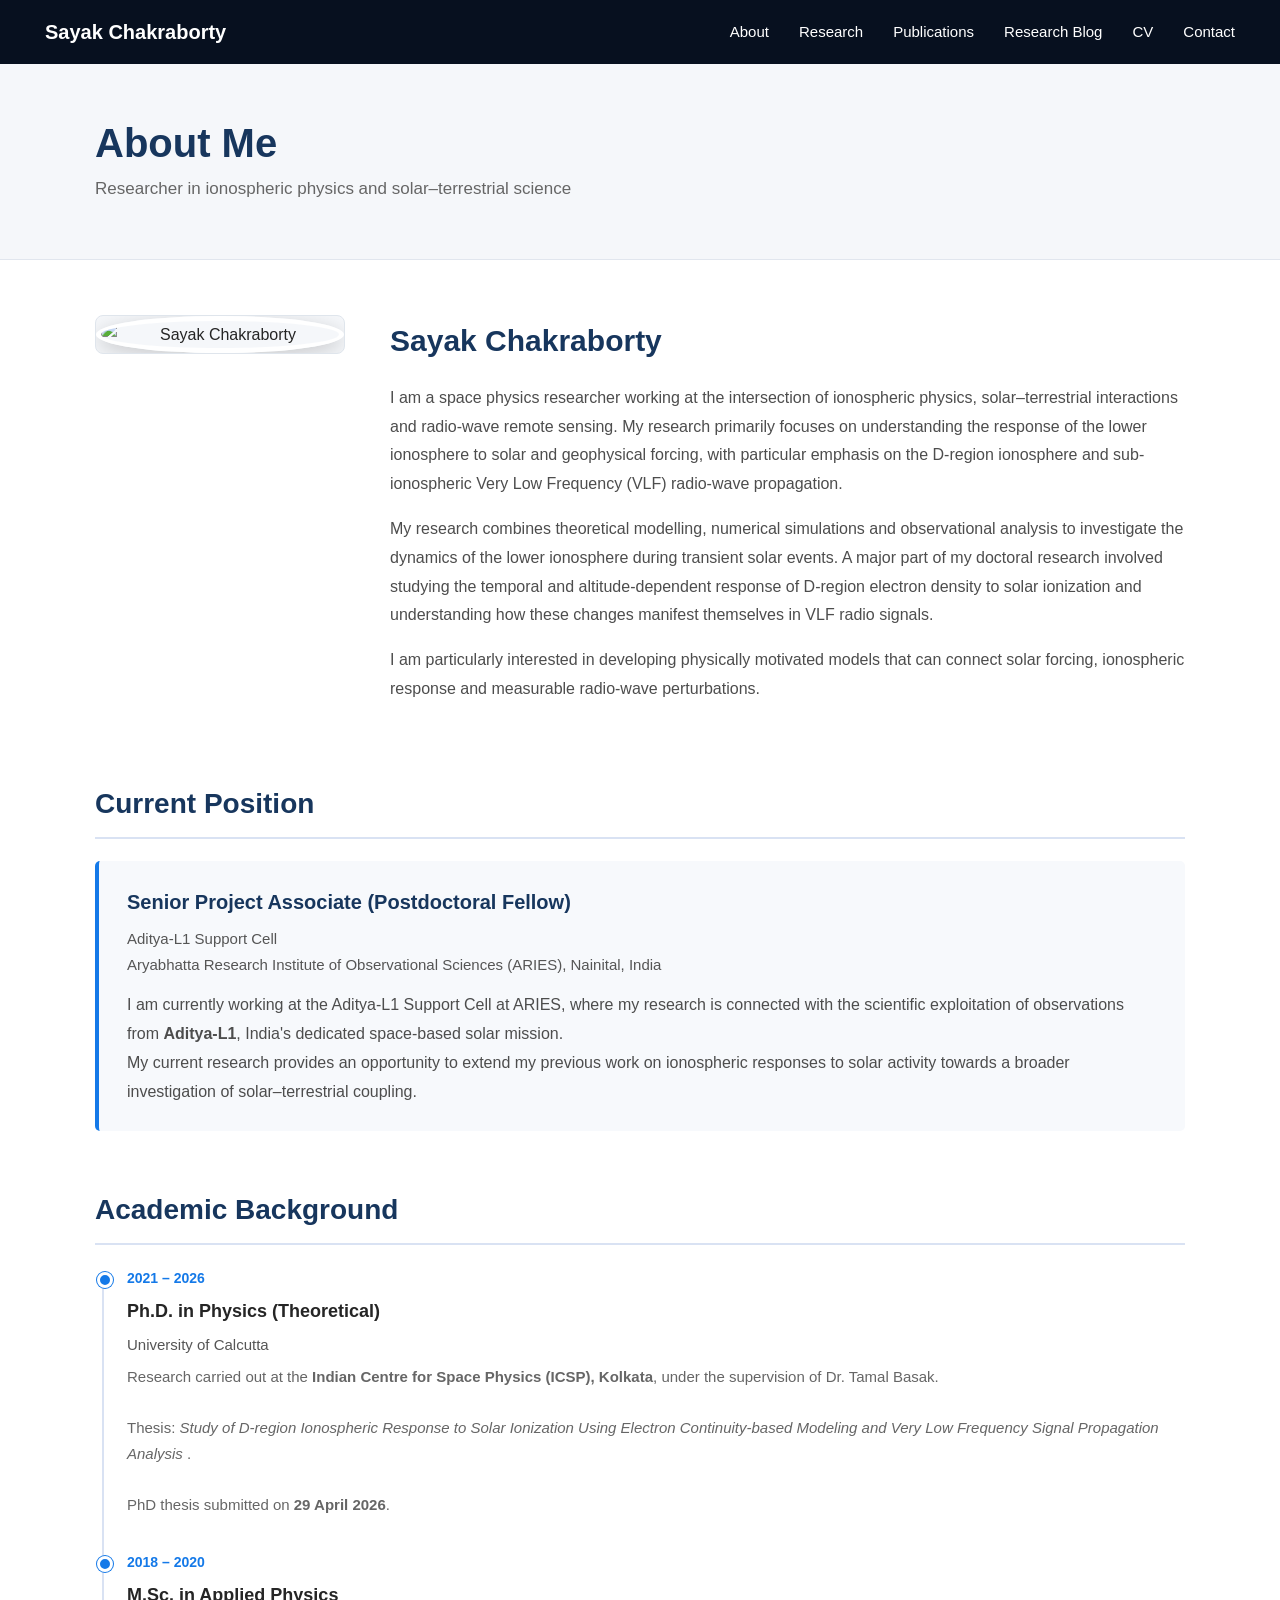
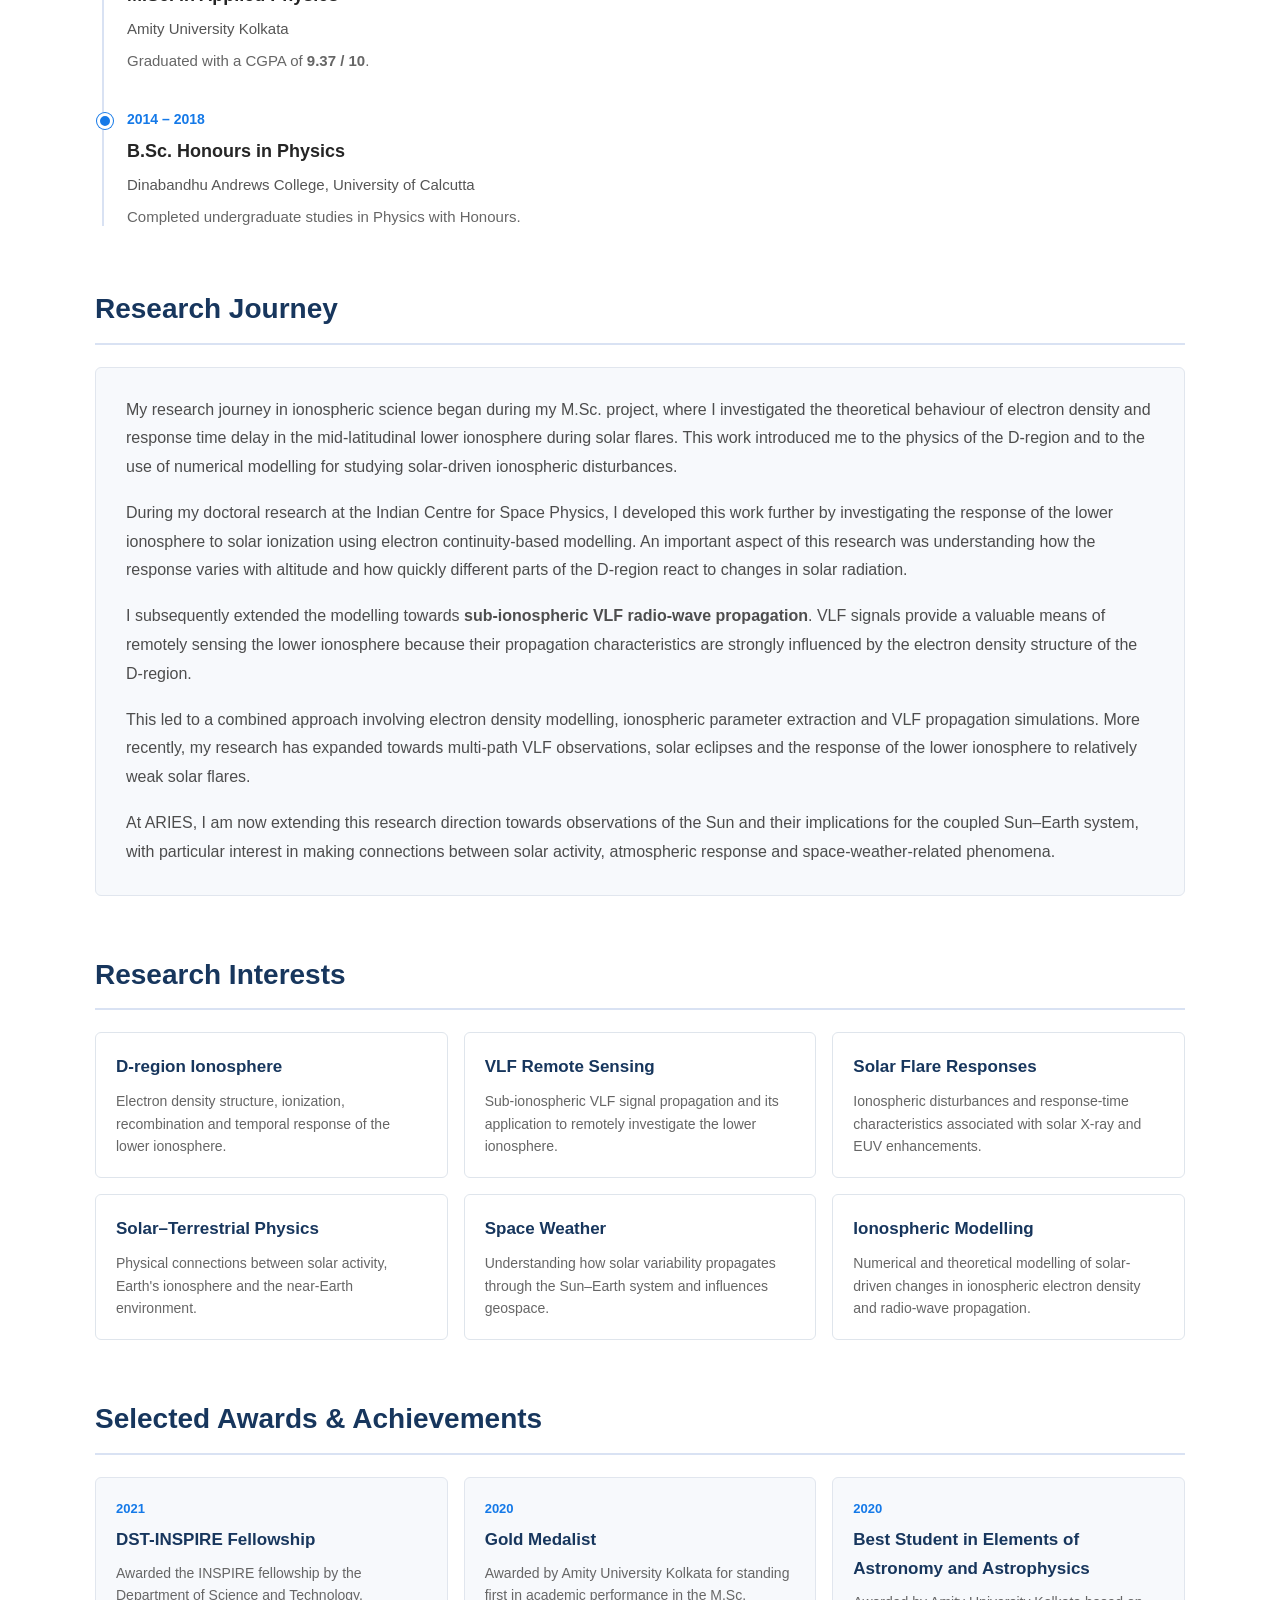
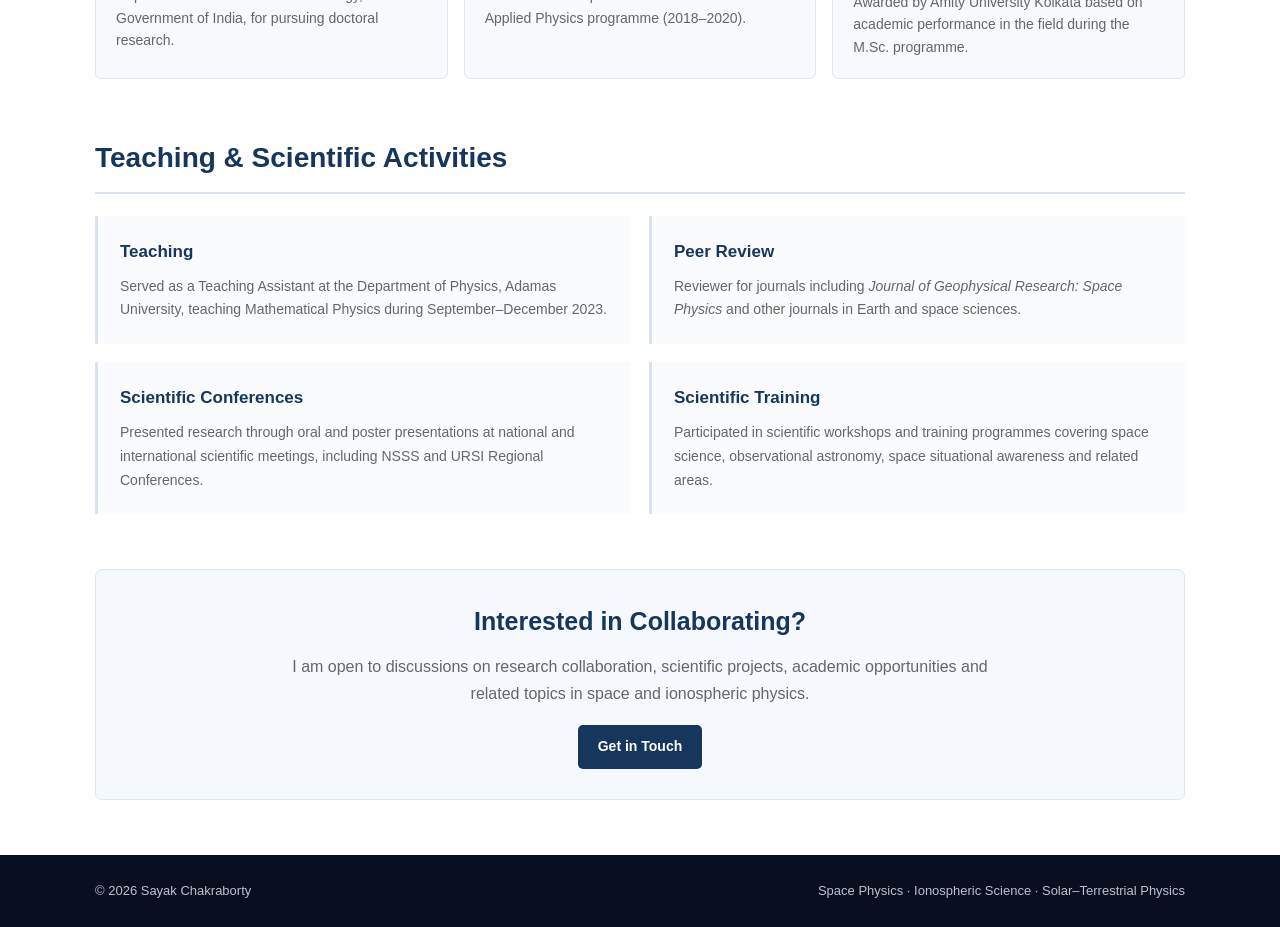
==== about.html @ d8fa87a6 "Create about.html" ====
<!DOCTYPE html>
<html lang="en">

<head>

    <meta charset="UTF-8">

    <meta name="viewport"
          content="width=device-width, initial-scale=1.0">

    <title>About | Sayak Chakraborty</title>

    <meta name="description"
          content="About Sayak Chakraborty, a space physics researcher working on ionospheric physics, VLF remote sensing and solar-terrestrial interactions.">

    <link rel="stylesheet" href="style.css">

    <style>

        /* =====================================================
           ABOUT PAGE
           ===================================================== */

        .page-header {
            background: #f5f7fa;
            border-bottom: 1px solid #e1e6ee;
        }


        .page-header-container {
            max-width: 1150px;
            margin: auto;
            padding: 55px 30px;
        }


        .page-header h1 {
            margin: 0 0 8px 0;
            color: #17365d;
            font-size: 40px;
            line-height: 1.2;
        }


        .page-header p {
            margin: 0;
            color: #666666;
            font-size: 17px;
        }


        /* =====================================================
           ABOUT INTRO
           ===================================================== */

        .about-intro {
            display: grid;

            grid-template-columns: 250px 1fr;

            gap: 45px;

            align-items: start;

            margin-bottom: 60px;
        }


        .about-photo {
            width: 100%;

            border-radius: 8px;

            overflow: hidden;

            border: 1px solid #dfe5ec;

            background: #f5f7fa;
        }


        .about-photo img {
            display: block;

            width: 100%;
            height: auto;
        }


        .about-intro-text h2 {
            margin: 0 0 18px 0;

            color: #17365d;

            font-size: 30px;
            font-weight: 600;
        }


        .about-intro-text p {
            margin: 0 0 16px 0;

            color: #4d4d4d;

            font-size: 16px;

            line-height: 1.8;
        }


        /* =====================================================
           GENERAL ABOUT SECTIONS
           ===================================================== */

        .about-section {
            margin-bottom: 55px;
        }


        .about-section h2 {
            margin: 0 0 22px 0;

            padding-bottom: 10px;

            border-bottom: 2px solid #d9e2f3;

            color: #17365d;

            font-size: 28px;

            font-weight: 600;
        }


        .about-section p {
            margin: 0 0 17px 0;

            color: #4d4d4d;

            font-size: 16px;

            line-height: 1.8;
        }


        /* =====================================================
           CURRENT POSITION
           ===================================================== */

        .position-card {

            padding: 24px 28px;

            border-left: 4px solid #1479e8;

            background: #f7f9fc;

            border-radius: 5px;
        }


        .position-card h3 {

            margin: 0 0 7px 0;

            color: #17365d;

            font-size: 20px;

        }


        .position-card .institution {

            margin-bottom: 14px;

            color: #555555;

            font-size: 15px;

        }


        .position-card p {

            margin: 0;

        }


        /* =====================================================
           ACADEMIC TIMELINE
           ===================================================== */

        .timeline {

            position: relative;

            margin-top: 10px;

            padding-left: 32px;
        }


        .timeline::before {

            content: "";

            position: absolute;

            top: 4px;
            bottom: 4px;

            left: 7px;

            width: 2px;

            background: #d9e2f3;

        }


        .timeline-item {

            position: relative;

            margin-bottom: 34px;
        }


        .timeline-item:last-child {

            margin-bottom: 0;
        }


        .timeline-item::before {

            content: "";

            position: absolute;

            left: -30px;

            top: 5px;

            width: 10px;
            height: 10px;

            border-radius: 50%;

            background: #1479e8;

            border: 3px solid #ffffff;

            box-shadow: 0 0 0 1px #1479e8;
        }


        .timeline-year {

            margin-bottom: 5px;

            color: #1479e8;

            font-size: 14px;

            font-weight: 600;
        }


        .timeline-title {

            margin: 0 0 5px 0;

            color: #252525;

            font-size: 18px;

            font-weight: 600;
        }


        .timeline-place {

            margin-bottom: 7px;

            color: #555555;

            font-size: 15px;
        }


        .timeline-description {

            color: #666666;

            font-size: 15px;

            line-height: 1.7;
        }


        /* =====================================================
           RESEARCH JOURNEY
           ===================================================== */

        .research-journey {

            padding: 28px 30px;

            background: #f7f9fc;

            border-radius: 6px;

            border: 1px solid #e1e6ee;
        }


        .research-journey p:last-child {

            margin-bottom: 0;

        }


        /* =====================================================
           RESEARCH INTERESTS
           ===================================================== */

        .research-interest-grid {

            display: grid;

            grid-template-columns:
                repeat(3, 1fr);

            gap: 16px;

        }


        .research-interest {

            padding: 20px;

            border: 1px solid #dfe5ec;

            border-radius: 6px;

            background: #ffffff;

            transition:
                transform 0.2s ease,
                border-color 0.2s ease,
                box-shadow 0.2s ease;
        }


        .research-interest:hover {

            transform: translateY(-2px);

            border-color: #b9cde3;

            box-shadow:
                0 5px 16px rgba(0,0,0,0.06);
        }


        .research-interest h3 {

            margin: 0 0 8px 0;

            color: #17365d;

            font-size: 17px;
        }


        .research-interest p {

            margin: 0;

            color: #666666;

            font-size: 14px;

            line-height: 1.6;
        }


        /* =====================================================
           AWARDS
           ===================================================== */

        .award-list {

            display: grid;

            grid-template-columns:
                repeat(3, 1fr);

            gap: 16px;
        }


        .award {

            padding: 20px;

            background: #f7f9fc;

            border: 1px solid #e1e6ee;

            border-radius: 6px;
        }


        .award-year {

            margin-bottom: 6px;

            color: #1479e8;

            font-size: 13px;

            font-weight: 600;
        }


        .award h3 {

            margin: 0 0 7px 0;

            color: #17365d;

            font-size: 17px;
        }


        .award p {

            margin: 0;

            color: #666666;

            font-size: 14px;

            line-height: 1.6;
        }


        /* =====================================================
           TEACHING / SCIENTIFIC ACTIVITIES
           ===================================================== */

        .activity-grid {

            display: grid;

            grid-template-columns:
                repeat(2, 1fr);

            gap: 18px;
        }


        .activity {

            padding: 22px;

            border-left: 3px solid #d9e2f3;

            background: #fafbfd;
        }


        .activity h3 {

            margin: 0 0 8px 0;

            color: #17365d;

            font-size: 17px;
        }


        .activity p {

            margin: 0;

            color: #666666;

            font-size: 14px;

            line-height: 1.7;
        }


        /* =====================================================
           CALL TO ACTION
           ===================================================== */

        .about-contact {

            margin-top: 10px;

            padding: 30px;

            text-align: center;

            background: #f5f8fc;

            border: 1px solid #dfe6ef;

            border-radius: 7px;
        }


        .about-contact h2 {

            margin: 0 0 10px 0;

            color: #17365d;

            font-size: 25px;
        }


        .about-contact p {

            max-width: 700px;

            margin: 0 auto 18px auto;

            color: #666666;

            line-height: 1.7;
        }


        .about-contact a {

            display: inline-block;

            padding: 10px 20px;

            border-radius: 5px;

            background: #17365d;

            color: #ffffff;

            font-size: 14px;

            font-weight: 600;

            text-decoration: none;
        }


        .about-contact a:hover {

            background: #1479e8;

        }


        /* =====================================================
           MOBILE
           ===================================================== */

        @media (max-width: 800px) {

            .about-intro {

                grid-template-columns: 1fr;

                gap: 25px;

            }


            .about-photo {

                max-width: 230px;

                margin: auto;

            }


            .research-interest-grid {

                grid-template-columns: 1fr 1fr;

            }


            .award-list {

                grid-template-columns: 1fr;

            }


            .activity-grid {

                grid-template-columns: 1fr;

            }

        }


        @media (max-width: 550px) {

            .page-header-container {

                padding-left: 20px;
                padding-right: 20px;

            }


            .page-header h1 {

                font-size: 34px;

            }


            .research-interest-grid {

                grid-template-columns: 1fr;

            }


            .about-intro-text h2 {

                font-size: 26px;

            }

        }

    </style>

</head>


<body>


    <!-- =====================================================
         NAVIGATION
         ===================================================== -->

    <nav class="navbar">

        <div class="nav-container">

            <a href="index.html"
               class="site-name">

                Sayak Chakraborty

            </a>


            <div class="nav-links">

                <a href="about.html">About</a>

                <a href="research.html">Research</a>

                <a href="publications.html">Publications</a>

                <a href="blog.html">Research Blog</a>

                <a href="cv.html">CV</a>

                <a href="contact.html">Contact</a>

            </div>

        </div>

    </nav>



    <!-- =====================================================
         PAGE HEADER
         ===================================================== -->

    <header class="page-header">

        <div class="page-header-container">

            <h1>About Me</h1>

            <p>
                Researcher in ionospheric physics and solar–terrestrial science
            </p>

        </div>

    </header>



    <!-- =====================================================
         MAIN CONTENT
         ===================================================== -->

    <main class="main-container">


        <!-- =================================================
             INTRODUCTION
             ================================================= -->

        <section class="about-intro">


            <div class="about-photo">

                <img src="images/sayak.png"
                     alt="Sayak Chakraborty">

            </div>


            <div class="about-intro-text">

                <h2>Sayak Chakraborty</h2>


                <p>

                    I am a space physics researcher working at the
                    intersection of ionospheric physics, solar–terrestrial
                    interactions and radio-wave remote sensing. My research
                    primarily focuses on understanding the response of the
                    lower ionosphere to solar and geophysical forcing, with
                    particular emphasis on the D-region ionosphere and
                    sub-ionospheric Very Low Frequency (VLF) radio-wave
                    propagation.

                </p>


                <p>

                    My research combines theoretical modelling, numerical
                    simulations and observational analysis to investigate
                    the dynamics of the lower ionosphere during transient
                    solar events. A major part of my doctoral research
                    involved studying the temporal and altitude-dependent
                    response of D-region electron density to solar
                    ionization and understanding how these changes manifest
                    themselves in VLF radio signals.

                </p>


                <p>

                    I am particularly interested in developing physically
                    motivated models that can connect solar forcing,
                    ionospheric response and measurable radio-wave
                    perturbations.

                </p>

            </div>

        </section>



        <!-- =================================================
             CURRENT POSITION
             ================================================= -->

        <section class="about-section">

            <h2>Current Position</h2>


            <div class="position-card">

                <h3>
                    Senior Project Associate
                    (Postdoctoral Fellow)
                </h3>


                <div class="institution">

                    Aditya-L1 Support Cell<br>

                    Aryabhatta Research Institute of
                    Observational Sciences (ARIES), Nainital, India

                </div>


                <p>

                    I am currently working at the Aditya-L1 Support Cell
                    at ARIES, where my research is connected with the
                    scientific exploitation of observations from
                    <strong>Aditya-L1</strong>, India's dedicated
                    space-based solar mission.

                </p>


                <p>

                    My current research provides an opportunity to extend
                    my previous work on ionospheric responses to solar
                    activity towards a broader investigation of
                    solar–terrestrial coupling.

                </p>

            </div>

        </section>



        <!-- =================================================
             ACADEMIC BACKGROUND
             ================================================= -->

        <section class="about-section">

            <h2>Academic Background</h2>


            <div class="timeline">


                <div class="timeline-item">

                    <div class="timeline-year">
                        2021 – 2026
                    </div>


                    <h3 class="timeline-title">
                        Ph.D. in Physics (Theoretical)
                    </h3>


                    <div class="timeline-place">
                        University of Calcutta
                    </div>


                    <div class="timeline-description">

                        Research carried out at the
                        <strong>Indian Centre for Space Physics (ICSP),
                        Kolkata</strong>, under the supervision of
                        Dr. Tamal Basak.

                        <br><br>

                        Thesis:
                        <em>
                            Study of D-region Ionospheric Response to
                            Solar Ionization Using Electron
                            Continuity-based Modeling and Very Low
                            Frequency Signal Propagation Analysis
                        </em>.

                        <br><br>

                        PhD thesis submitted on
                        <strong>29 April 2026</strong>.

                    </div>

                </div>



                <div class="timeline-item">

                    <div class="timeline-year">
                        2018 – 2020
                    </div>


                    <h3 class="timeline-title">
                        M.Sc. in Applied Physics
                    </h3>


                    <div class="timeline-place">
                        Amity University Kolkata
                    </div>


                    <div class="timeline-description">

                        Graduated with a CGPA of
                        <strong>9.37 / 10</strong>.

                    </div>

                </div>



                <div class="timeline-item">

                    <div class="timeline-year">
                        2014 – 2018
                    </div>


                    <h3 class="timeline-title">
                        B.Sc. Honours in Physics
                    </h3>


                    <div class="timeline-place">
                        Dinabandhu Andrews College,
                        University of Calcutta
                    </div>


                    <div class="timeline-description">

                        Completed undergraduate studies in Physics
                        with Honours.

                    </div>

                </div>

            </div>

        </section>



        <!-- =================================================
             RESEARCH JOURNEY
             ================================================= -->

        <section class="about-section">

            <h2>Research Journey</h2>


            <div class="research-journey">

                <p>

                    My research journey in ionospheric science began during
                    my M.Sc. project, where I investigated the theoretical
                    behaviour of electron density and response time delay
                    in the mid-latitudinal lower ionosphere during solar
                    flares. This work introduced me to the physics of the
                    D-region and to the use of numerical modelling for
                    studying solar-driven ionospheric disturbances.

                </p>


                <p>

                    During my doctoral research at the Indian Centre for
                    Space Physics, I developed this work further by
                    investigating the response of the lower ionosphere to
                    solar ionization using electron continuity-based
                    modelling. An important aspect of this research was
                    understanding how the response varies with altitude
                    and how quickly different parts of the D-region react
                    to changes in solar radiation.

                </p>


                <p>

                    I subsequently extended the modelling towards
                    <strong>sub-ionospheric VLF radio-wave propagation</strong>.
                    VLF signals provide a valuable means of remotely
                    sensing the lower ionosphere because their propagation
                    characteristics are strongly influenced by the
                    electron density structure of the D-region.

                </p>


                <p>

                    This led to a combined approach involving electron
                    density modelling, ionospheric parameter extraction and
                    VLF propagation simulations. More recently, my research
                    has expanded towards multi-path VLF observations,
                    solar eclipses and the response of the lower ionosphere
                    to relatively weak solar flares.

                </p>


                <p>

                    At ARIES, I am now extending this research direction
                    towards observations of the Sun and their implications
                    for the coupled Sun–Earth system, with particular
                    interest in making connections between solar activity,
                    atmospheric response and space-weather-related
                    phenomena.

                </p>

            </div>

        </section>



        <!-- =================================================
             RESEARCH INTERESTS
             ================================================= -->

        <section class="about-section">

            <h2>Research Interests</h2>


            <div class="research-interest-grid">


                <div class="research-interest">

                    <h3>D-region Ionosphere</h3>

                    <p>

                        Electron density structure, ionization,
                        recombination and temporal response of the
                        lower ionosphere.

                    </p>

                </div>



                <div class="research-interest">

                    <h3>VLF Remote Sensing</h3>

                    <p>

                        Sub-ionospheric VLF signal propagation and its
                        application to remotely investigate the lower
                        ionosphere.

                    </p>

                </div>



                <div class="research-interest">

                    <h3>Solar Flare Responses</h3>

                    <p>

                        Ionospheric disturbances and response-time
                        characteristics associated with solar X-ray
                        and EUV enhancements.

                    </p>

                </div>



                <div class="research-interest">

                    <h3>Solar–Terrestrial Physics</h3>

                    <p>

                        Physical connections between solar activity,
                        Earth's ionosphere and the near-Earth
                        environment.

                    </p>

                </div>



                <div class="research-interest">

                    <h3>Space Weather</h3>

                    <p>

                        Understanding how solar variability propagates
                        through the Sun–Earth system and influences
                        geospace.

                    </p>

                </div>



                <div class="research-interest">

                    <h3>Ionospheric Modelling</h3>

                    <p>

                        Numerical and theoretical modelling of
                        solar-driven changes in ionospheric electron
                        density and radio-wave propagation.

                    </p>

                </div>


            </div>

        </section>



        <!-- =================================================
             AWARDS
             ================================================= -->

        <section class="about-section">

            <h2>Selected Awards &amp; Achievements</h2>


            <div class="award-list">


                <div class="award">

                    <div class="award-year">
                        2021
                    </div>

                    <h3>
                        DST-INSPIRE Fellowship
                    </h3>

                    <p>

                        Awarded the INSPIRE fellowship by the
                        Department of Science and Technology,
                        Government of India, for pursuing doctoral
                        research.

                    </p>

                </div>



                <div class="award">

                    <div class="award-year">
                        2020
                    </div>

                    <h3>
                        Gold Medalist
                    </h3>

                    <p>

                        Awarded by Amity University Kolkata for
                        standing first in academic performance in
                        the M.Sc. Applied Physics programme
                        (2018–2020).

                    </p>

                </div>



                <div class="award">

                    <div class="award-year">
                        2020
                    </div>

                    <h3>
                        Best Student in Elements of Astronomy
                        and Astrophysics
                    </h3>

                    <p>

                        Awarded by Amity University Kolkata based
                        on academic performance in the field during
                        the M.Sc. programme.

                    </p>

                </div>


            </div>

        </section>



        <!-- =================================================
             TEACHING & SCIENTIFIC ACTIVITIES
             ================================================= -->

        <section class="about-section">

            <h2>Teaching &amp; Scientific Activities</h2>


            <div class="activity-grid">


                <div class="activity">

                    <h3>Teaching</h3>

                    <p>

                        Served as a Teaching Assistant at the
                        Department of Physics, Adamas University,
                        teaching Mathematical Physics during
                        September–December 2023.

                    </p>

                </div>



                <div class="activity">

                    <h3>Peer Review</h3>

                    <p>

                        Reviewer for journals including
                        <em>Journal of Geophysical Research:
                        Space Physics</em> and other journals in
                        Earth and space sciences.

                    </p>

                </div>



                <div class="activity">

                    <h3>Scientific Conferences</h3>

                    <p>

                        Presented research through oral and poster
                        presentations at national and international
                        scientific meetings, including NSSS and
                        URSI Regional Conferences.

                    </p>

                </div>



                <div class="activity">

                    <h3>Scientific Training</h3>

                    <p>

                        Participated in scientific workshops and
                        training programmes covering space science,
                        observational astronomy, space situational
                        awareness and related areas.

                    </p>

                </div>


            </div>

        </section>



        <!-- =================================================
             CONTACT
             ================================================= -->

        <section class="about-contact">

            <h2>Interested in Collaborating?</h2>


            <p>

                I am open to discussions on research collaboration,
                scientific projects, academic opportunities and
                related topics in space and ionospheric physics.

            </p>


            <a href="contact.html">
                Get in Touch
            </a>

        </section>


    </main>



    <!-- =====================================================
         FOOTER
         ===================================================== -->

    <footer>

        <div class="footer-container">

            <p>
                © 2026 Sayak Chakraborty
            </p>

            <p>
                Space Physics · Ionospheric Science ·
                Solar–Terrestrial Physics
            </p>

        </div>

    </footer>


</body>

</html>
---- style.css ----
/* =========================================================
   SAYAK CHAKRABORTY — ACADEMIC WEBSITE
   ========================================================= */

* {
    box-sizing: border-box;
}

html {
    scroll-behavior: smooth;
}

body {
    margin: 0;
    font-family: Arial, Helvetica, sans-serif;
    color: #252525;
    background: #ffffff;
    line-height: 1.7;
}

a {
    text-decoration: none;
}

img {
    max-width: 100%;
}


/* =========================================================
   NAVIGATION
   ========================================================= */

.navbar {
    background: #07101f;
    width: 100%;
}

.nav-container {
    max-width: 1250px;
    margin: auto;
    padding: 0 30px;
    min-height: 64px;

    display: flex;
    align-items: center;
    justify-content: space-between;
}

.site-name {
    color: #ffffff;
    font-size: 20px;
    font-weight: 600;
}

.nav-links {
    display: flex;
    align-items: center;
    gap: 30px;
}

.nav-links a {
    color: #ffffff;
    font-size: 15px;
    transition: color 0.2s ease;
}

.nav-links a:hover {
    color: #4da3ff;
}


/* =========================================================
   HERO / COVER
   ========================================================= */

.hero {
    position: relative;
    min-height: 500px;

    background:
        linear-gradient(
            90deg,
            rgba(3, 10, 22, 0.82) 0%,
            rgba(3, 10, 22, 0.52) 45%,
            rgba(3, 10, 22, 0.20) 100%
        ),
        url("images/cover.jpg") center center / cover no-repeat;

    color: #ffffff;
    overflow: hidden;
}

.hero-container {
    position: relative;
    z-index: 2;

    max-width: 1250px;
    min-height: 500px;
    margin: auto;
    padding: 75px 30px;

    display: flex;
    align-items: center;
}

.hero-text {
    max-width: 620px;
}

.hero-text h1 {
    margin: 0 0 12px 0;

    font-size: 54px;
    line-height: 1.1;
    font-weight: 700;

    color: #ffffff;
}

.hero-text h2 {
    margin: 0 0 8px 0;

    font-size: 22px;
    line-height: 1.4;
    font-weight: 500;

    color: #55b6ff;
}

.hero-text h3 {
    margin: 0 0 20px 0;

    font-size: 16px;
    line-height: 1.5;
    font-weight: 500;

    color: #ffffff;
}

.hero-line {
    width: 40px;
    height: 3px;
    margin: 15px 0 20px;

    background: #35a7ff;
}

.hero-text p {
    margin: 0;

    font-size: 17px;
    line-height: 1.75;

    color: #f1f4f8;
}


/* =========================================================
   MAIN CONTENT
   ========================================================= */

.main-container {
    max-width: 1150px;
    margin: auto;
    padding: 55px 30px;
}

.about-section,
.home-section,
.gallery-section,
.profiles-section {
    margin-bottom: 60px;
}


/* =========================================================
   SECTION HEADINGS
   ========================================================= */

.section-heading {
    display: flex;
    align-items: center;
    gap: 14px;

    margin-bottom: 25px;
}

.section-heading h2 {
    margin: 0;

    color: #17365d;

    font-size: 29px;
    line-height: 1.3;
    font-weight: 600;
}

.section-icon {
    width: 34px;
    height: 34px;

    display: inline-flex;
    align-items: center;
    justify-content: center;

    color: #1479e8;

    flex-shrink: 0;
}

.section-icon svg {
    width: 30px;
    height: 30px;

    fill: none;
    stroke: currentColor;
    stroke-width: 2.2;

    stroke-linecap: round;
    stroke-linejoin: round;
}


/* =========================================================
   ABOUT
   ========================================================= */

.about-layout {
    display: grid;

    grid-template-columns: 1fr 190px;

    gap: 45px;

    align-items: center;
}

.about-text p {
    margin: 0 0 15px 0;

    font-size: 16px;
    line-height: 1.75;

    color: #4d4d4d;
}

.about-photo {
    text-align: center;
}

.about-photo img {
    width: 185px;
    height: 185px;

    object-fit: cover;

    border-radius: 50%;

    border: 5px solid #ffffff;

    box-shadow: 0 5px 20px rgba(0, 0, 0, 0.18);
}


/* =========================================================
   RESEARCH INTERESTS
   ========================================================= */

.research-grid {
    display: grid;

    grid-template-columns: repeat(2, 1fr);

    gap: 20px;
}

.research-card {
    display: flex;
    align-items: flex-start;
    gap: 18px;

    padding: 24px;

    background: #ffffff;

    border: 1px solid #e0e6ee;
    border-radius: 9px;

    color: inherit;

    box-shadow: 0 2px 8px rgba(0, 0, 0, 0.035);

    transition:
        transform 0.2s ease,
        box-shadow 0.2s ease,
        border-color 0.2s ease;
}

.research-card:hover {
    transform: translateY(-3px);

    box-shadow: 0 8px 24px rgba(0, 0, 0, 0.09);

    border-color: #9bbddd;
}

.research-symbol {
    flex-shrink: 0;

    width: 56px;
    height: 56px;

    display: flex;
    align-items: center;
    justify-content: center;

    border-radius: 50%;

    background: #17365d;
    color: #ffffff;
}

.research-symbol svg {
    width: 32px;
    height: 32px;

    fill: none;
    stroke: currentColor;
    stroke-width: 2;

    stroke-linecap: round;
    stroke-linejoin: round;
}
.research-card h3 {
    margin: 0 0 6px 0;

    color: #17365d;

    font-size: 20px;
}

.research-card p {
    margin: 0 0 9px 0;

    color: #555555;

    font-size: 15px;
    line-height: 1.55;
}

.learn-more {
    color: #1479e8;

    font-size: 14px;
    font-weight: 600;
}


/* =========================================================
   RESEARCH COVER BANNER / VISUAL GLIMPSES
   ========================================================= */

.research-cover-section {
    width: 100%;
    margin: 0 0 55px 0;
    background: #ffffff;
    border-radius: 10px;
}

.research-cover-section .section-heading {
    display: flex;
    align-items: center;
    gap: 14px;
    margin: 0 0 18px 0;
    padding: 0;
    background: #ffffff;
}

.research-cover-section .section-icon {
    width: 34px;
    height: 34px;
    display: inline-flex;
    align-items: center;
    justify-content: center;
    color: #1479e8;
    flex-shrink: 0;
}

.research-cover-section .section-icon svg {
    display: block;
    width: 30px;
    height: 30px;
    fill: none;
    stroke: currentColor;
    stroke-width: 2.2;
    stroke-linecap: round;
    stroke-linejoin: round;
}

.research-cover-section .section-heading h2 {
    margin: 0;
    color: #17365d;
    font-size: 29px;
    line-height: 1.3;
    font-weight: 600;
}

.research-cover-image {
    width: 100%;
    overflow: hidden;
    border-radius: 8px;
    background: #ffffff;
}

.research-cover-image img {
    display: block;
    width: 100%;
    height: auto;
    max-width: 100%;
    object-fit: contain;
    border-radius: 8px;
}


/* =========================================================
   RESEARCH IMAGE GALLERY
   ========================================================= */

.gallery-section {
    padding-top: 5px;
}

.gallery-grid {
    display: grid;

    grid-template-columns: repeat(4, 1fr);

    gap: 14px;
}

.gallery-item {
    position: relative;

    height: 190px;

    overflow: hidden;

    border-radius: 8px;

    background: #e8edf3;
}

.gallery-item img {
    width: 100%;
    height: 100%;

    object-fit: contain;

    display: block;

    background: #eef2f6;

    transition: transform 0.35s ease;
}

.gallery-item:hover img {
    transform: none;
}

.gallery-caption {
    position: absolute;

    left: 0;
    right: 0;
    bottom: 0;

    padding: 30px 12px 10px;

    color: #ffffff;

    background: linear-gradient(
        transparent,
        rgba(0, 0, 0, 0.85)
    );
}

.gallery-caption strong {
    display: block;

    font-size: 14px;
}

.gallery-caption span {
    display: block;

    font-size: 12px;

    opacity: 0.9;
}


/* =========================================================
   ACADEMIC PROFILES
   ========================================================= */

.profiles-section {
    padding-top: 15px;

    border-top: 1px solid #e0e6ee;
}

.profile-links {
    display: flex;

    flex-wrap: wrap;

    gap: 14px;
}

.profile-link {
    min-width: 170px;

    display: inline-flex;

    align-items: center;
    justify-content: center;

    gap: 9px;

    padding: 11px 16px;

    border: 1px solid #dfe5ec;

    border-radius: 6px;

    color: #333333;

    background: #ffffff;

    transition:
        background 0.2s ease,
        border-color 0.2s ease,
        transform 0.2s ease;
}

.profile-link:hover {
    background: #f5f8fc;

    border-color: #a9bdd3;

    transform: translateY(-2px);
}

.profile-link img,
.profile-link svg {
    width: 22px;
    height: 22px;
    display: block;
    flex-shrink: 0;
}

.profile-link svg {
    fill: #0a66c2;
}

.profile-link .linkedin-icon {
    width: 20px;
    height: 20px;
}


/* =========================================================
   FOOTER
   ========================================================= */

footer {
    background: #07101f;

    color: #b9c3d0;
}

.footer-container {
    max-width: 1150px;

    margin: auto;

    padding: 25px 30px;

    display: flex;

    align-items: center;
    justify-content: space-between;

    gap: 20px;
}

.footer-container p {
    margin: 0;

    font-size: 13px;
}


/* =========================================================
   TABLET
   ========================================================= */

@media (max-width: 900px) {

    .nav-container {
        flex-direction: column;

        padding-top: 15px;
        padding-bottom: 15px;

        gap: 12px;
    }

    .nav-links {
        flex-wrap: wrap;
        justify-content: center;

        gap: 10px 20px;
    }

    .hero {
        min-height: 520px;
    }

    .hero-container {
        min-height: 520px;
        padding-top: 60px;
        padding-bottom: 60px;
    }

    .hero-text h1 {
        font-size: 45px;
    }

    .gallery-grid {
        grid-template-columns: repeat(2, 1fr);
    }
}


/* =========================================================
   MOBILE
   ========================================================= */

@media (max-width: 650px) {

    .hero {
        min-height: 560px;
    }

    .hero-container {
        min-height: 560px;

        padding-left: 22px;
        padding-right: 22px;

        align-items: flex-end;
    }

    .hero-text h1 {
        font-size: 38px;
    }

    .hero-text h2 {
        font-size: 19px;
    }

    .hero-text p {
        font-size: 15.5px;
    }

    .main-container {
        padding-left: 20px;
        padding-right: 20px;
    }

    .about-layout {
        grid-template-columns: 1fr;
    }

    .about-photo {
        order: -1;
    }

    .research-grid {
        grid-template-columns: 1fr;
    }

    .gallery-grid {
        grid-template-columns: 1fr;
    }

    .gallery-item {
        height: 220px;
    }

    .profile-links {
        flex-direction: column;
    }

    .profile-link {
        width: 100%;
    }

    .footer-container {
        flex-direction: column;

        text-align: center;
    }
}
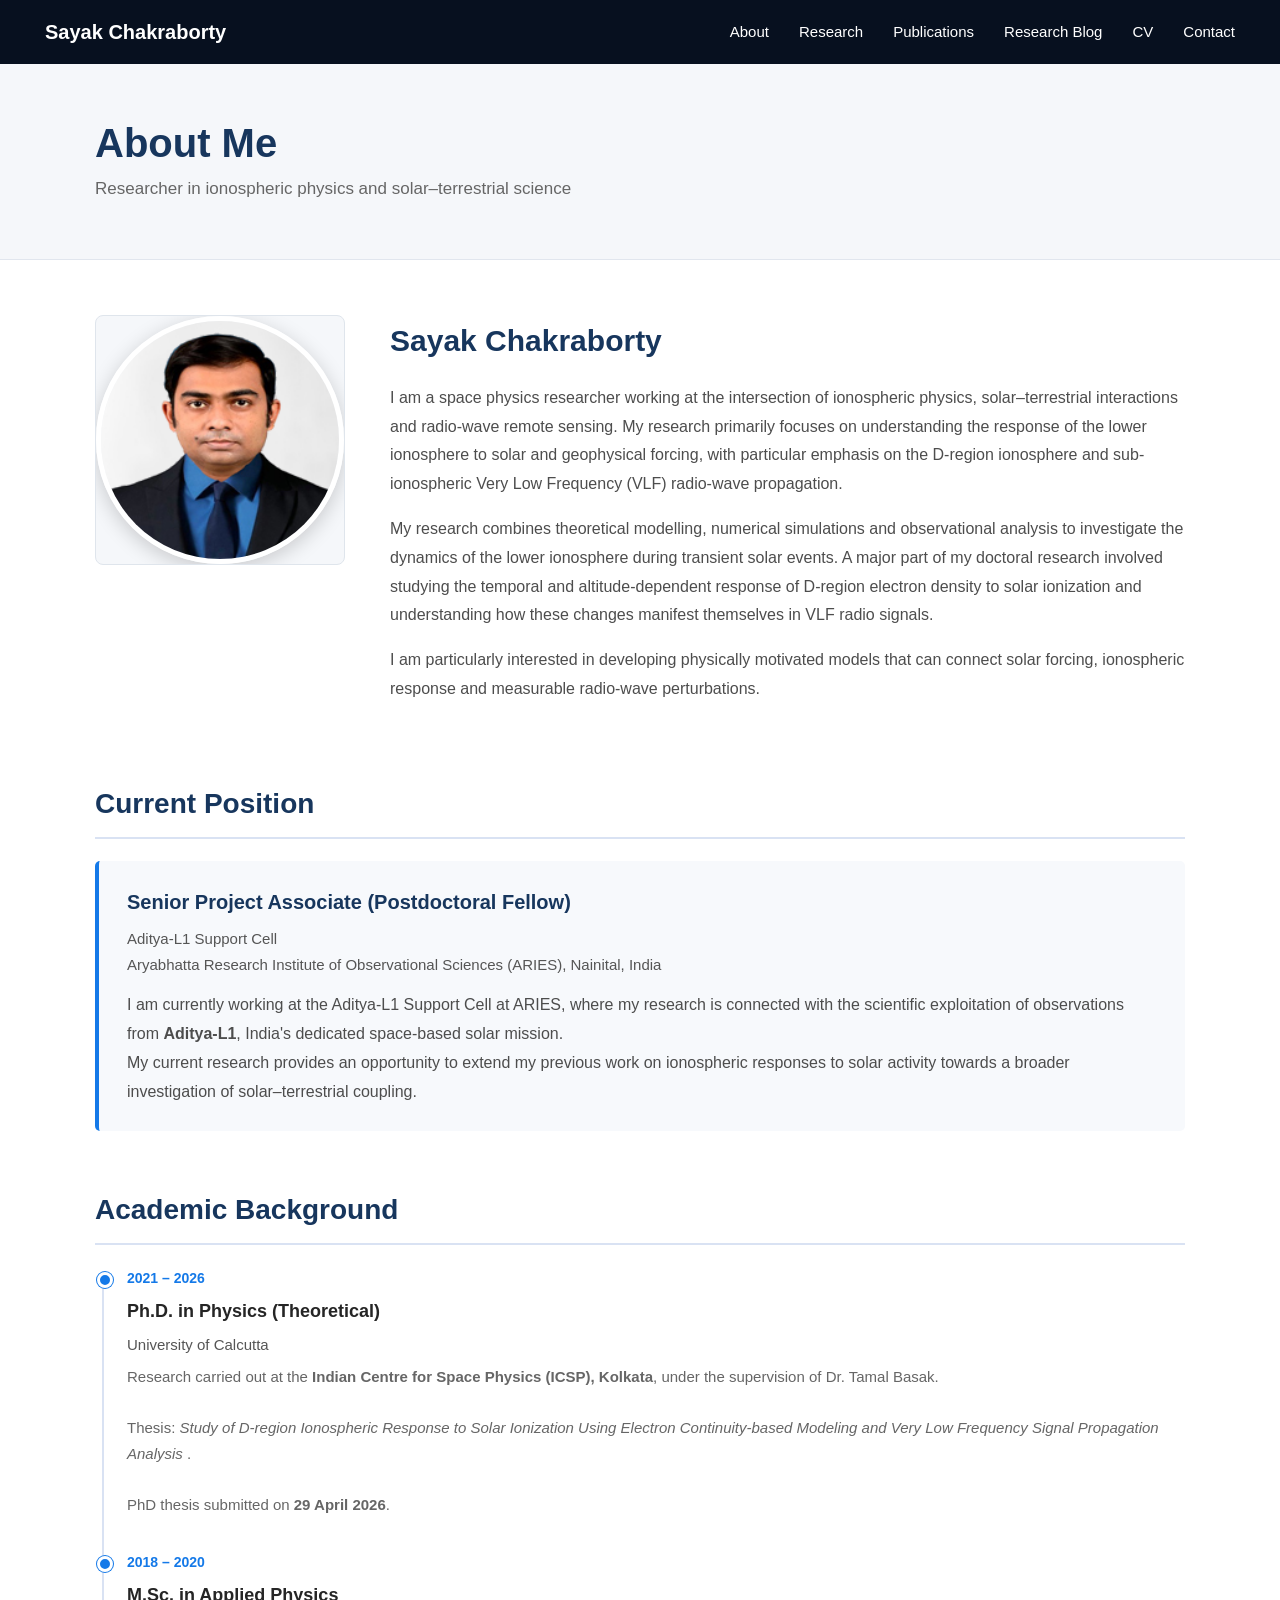
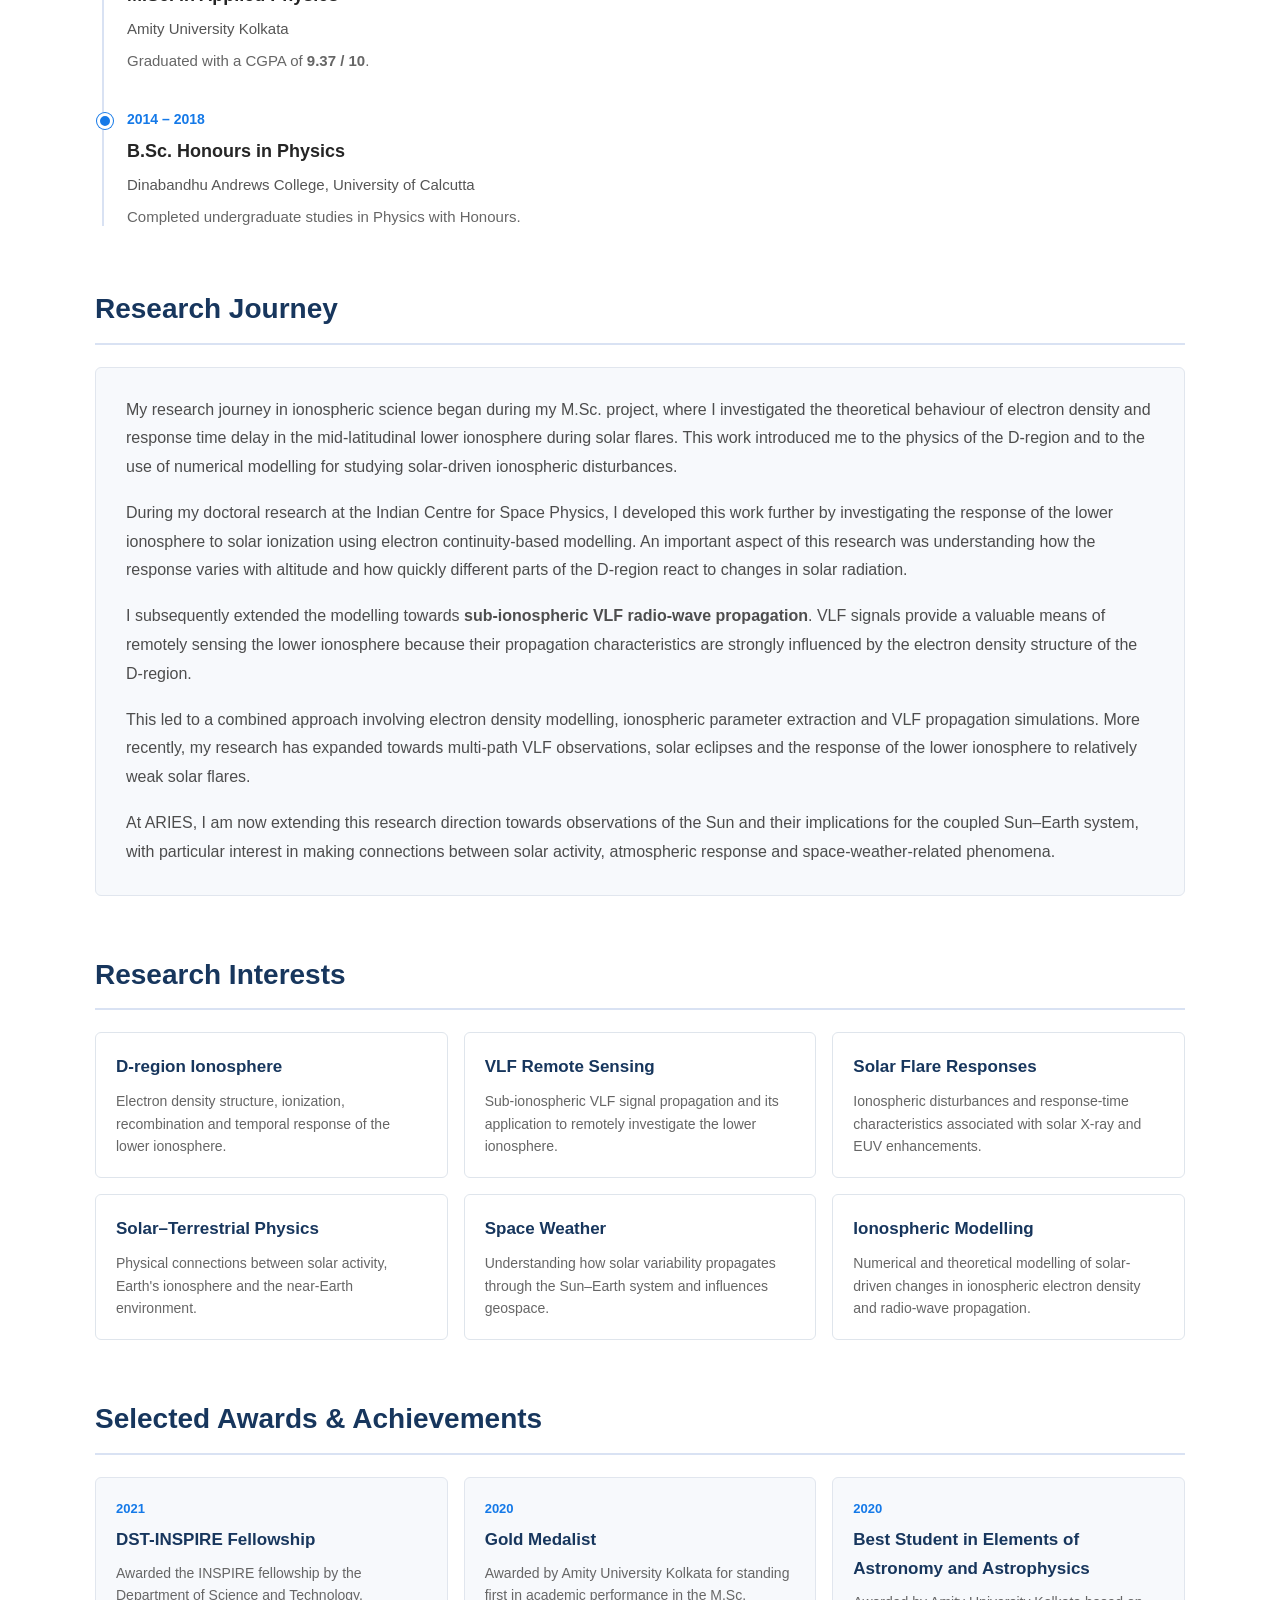
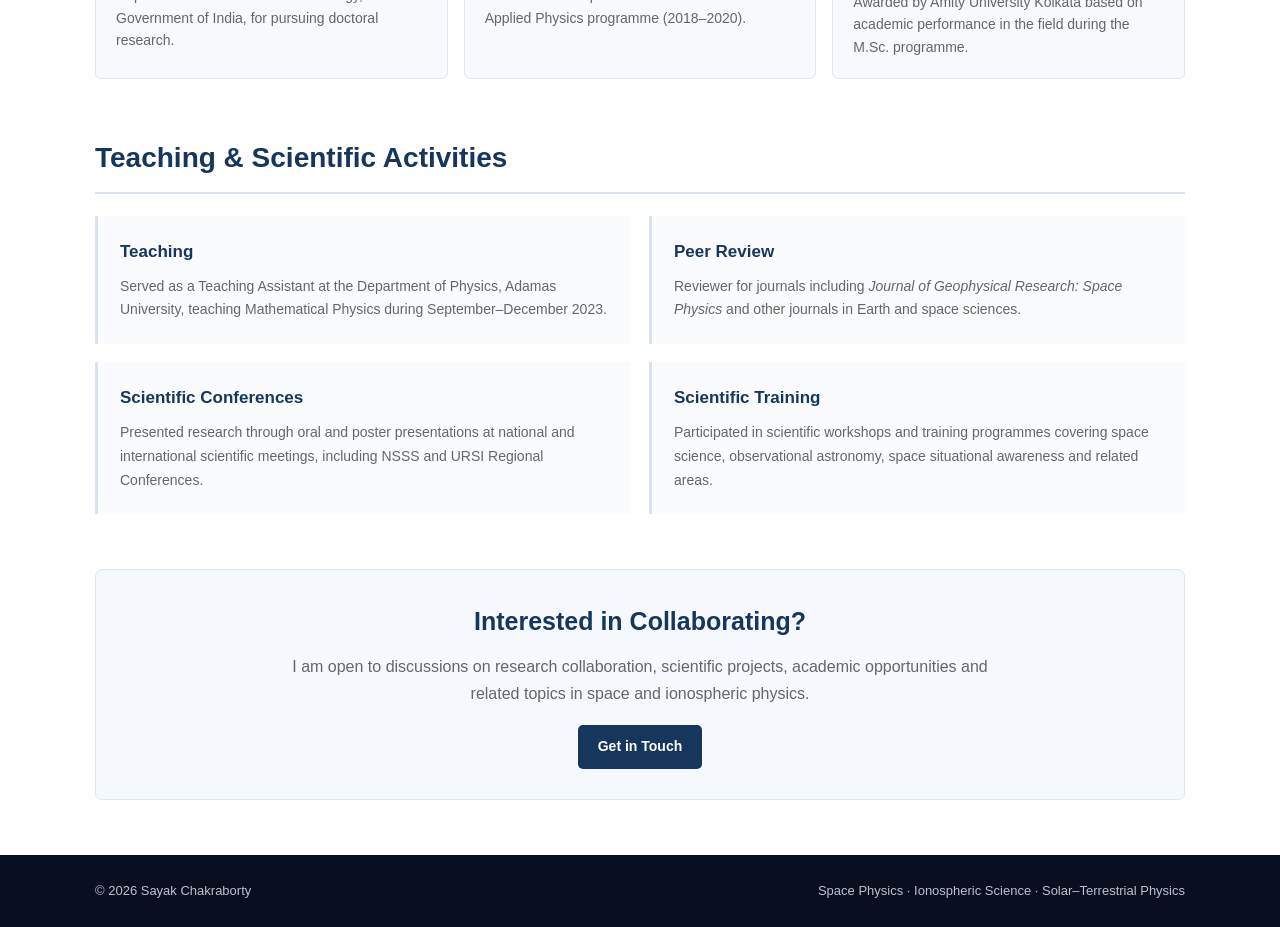
==== commit c984d6fe: "Update about.html" ====
--- a/about.html
+++ b/about.html
@@ -728,7 +728,7 @@
 
             <div class="about-photo">
 
-                <img src="images/sayak.png"
+                <img src="sayak.png"
                      alt="Sayak Chakraborty">
 
             </div>
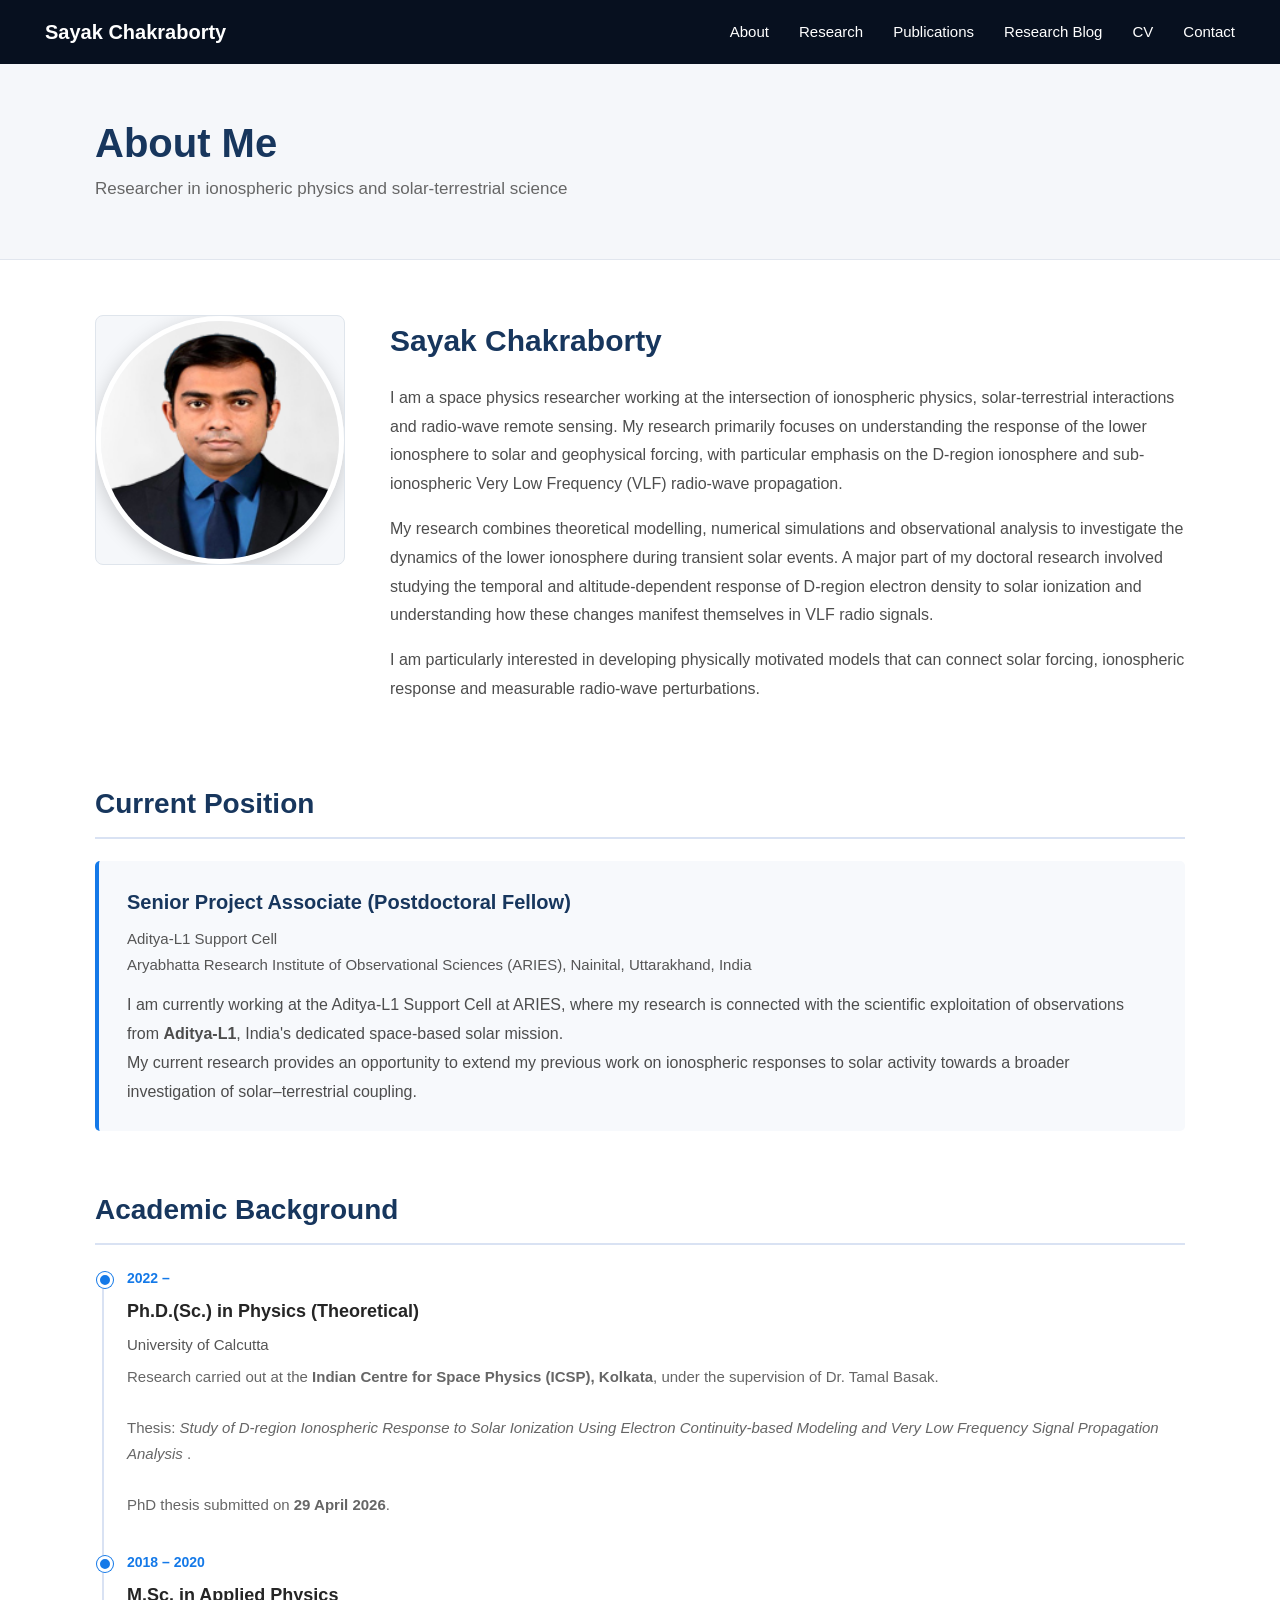
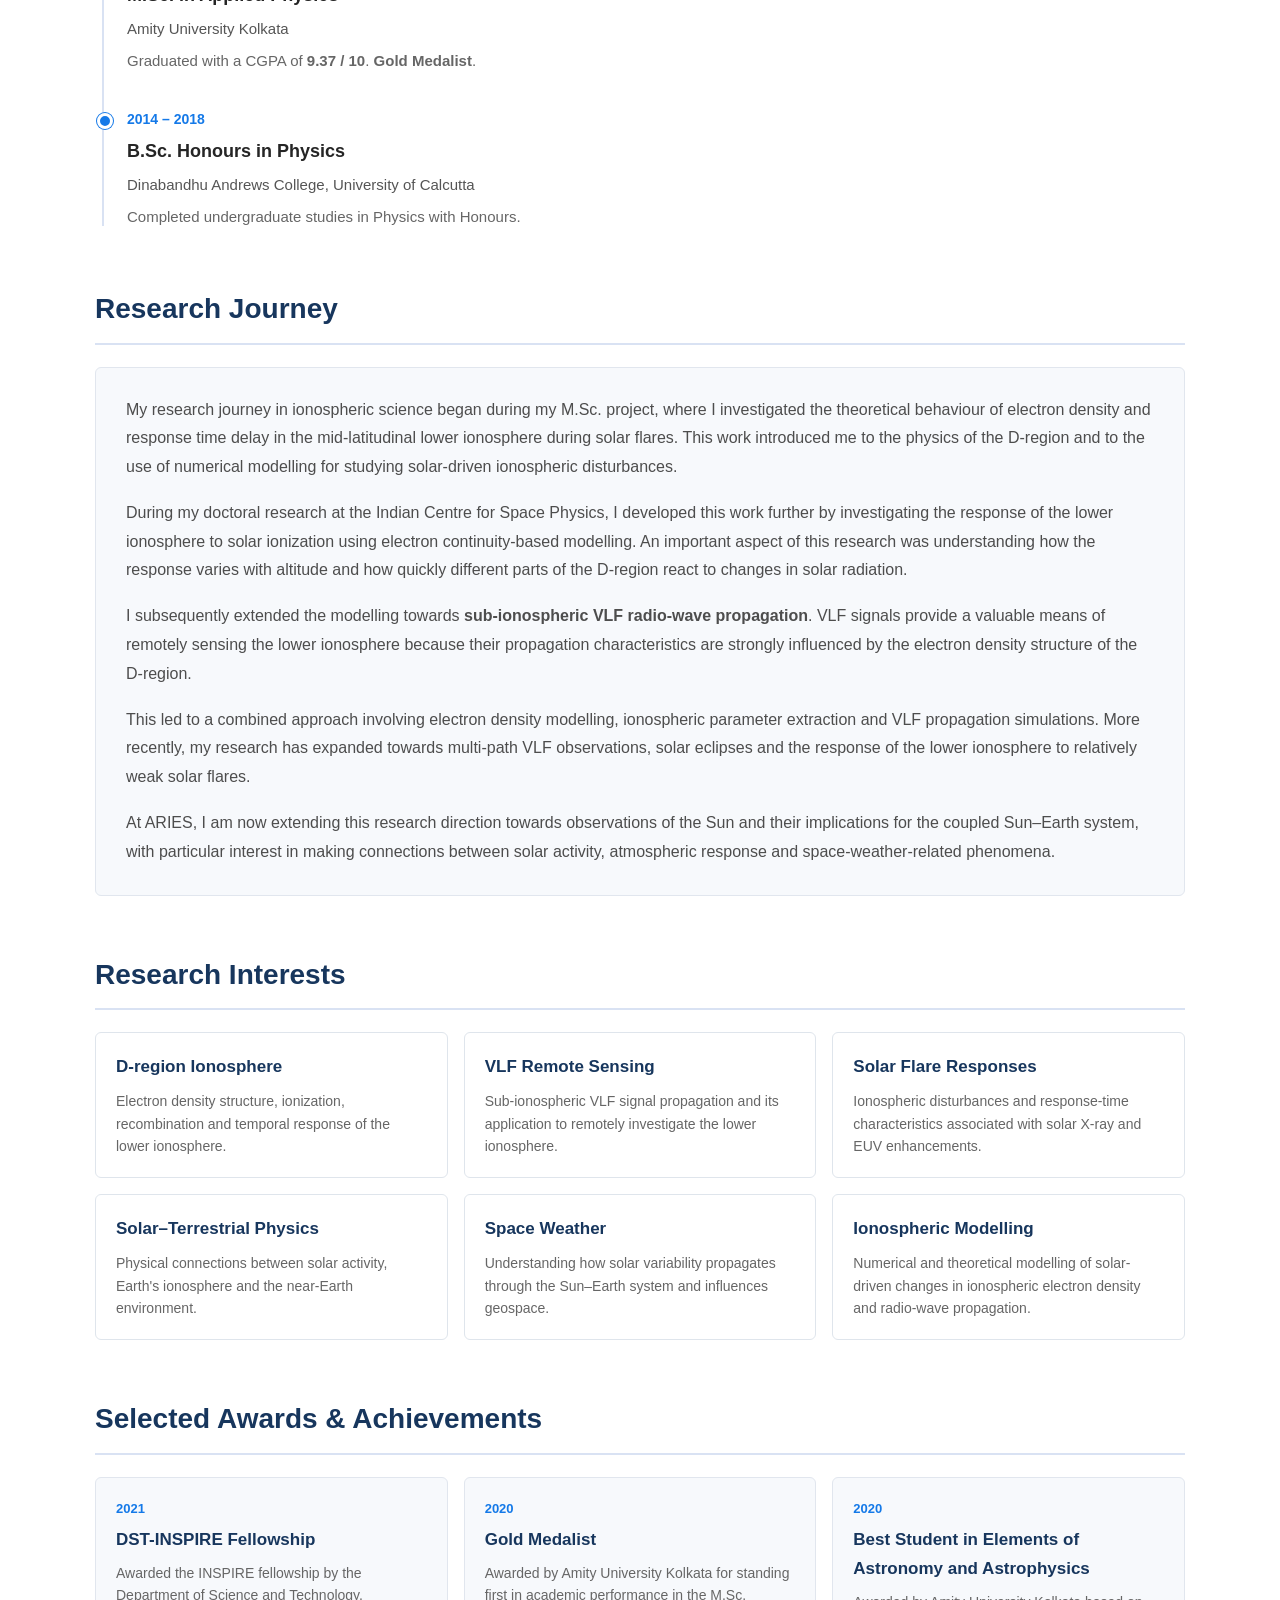
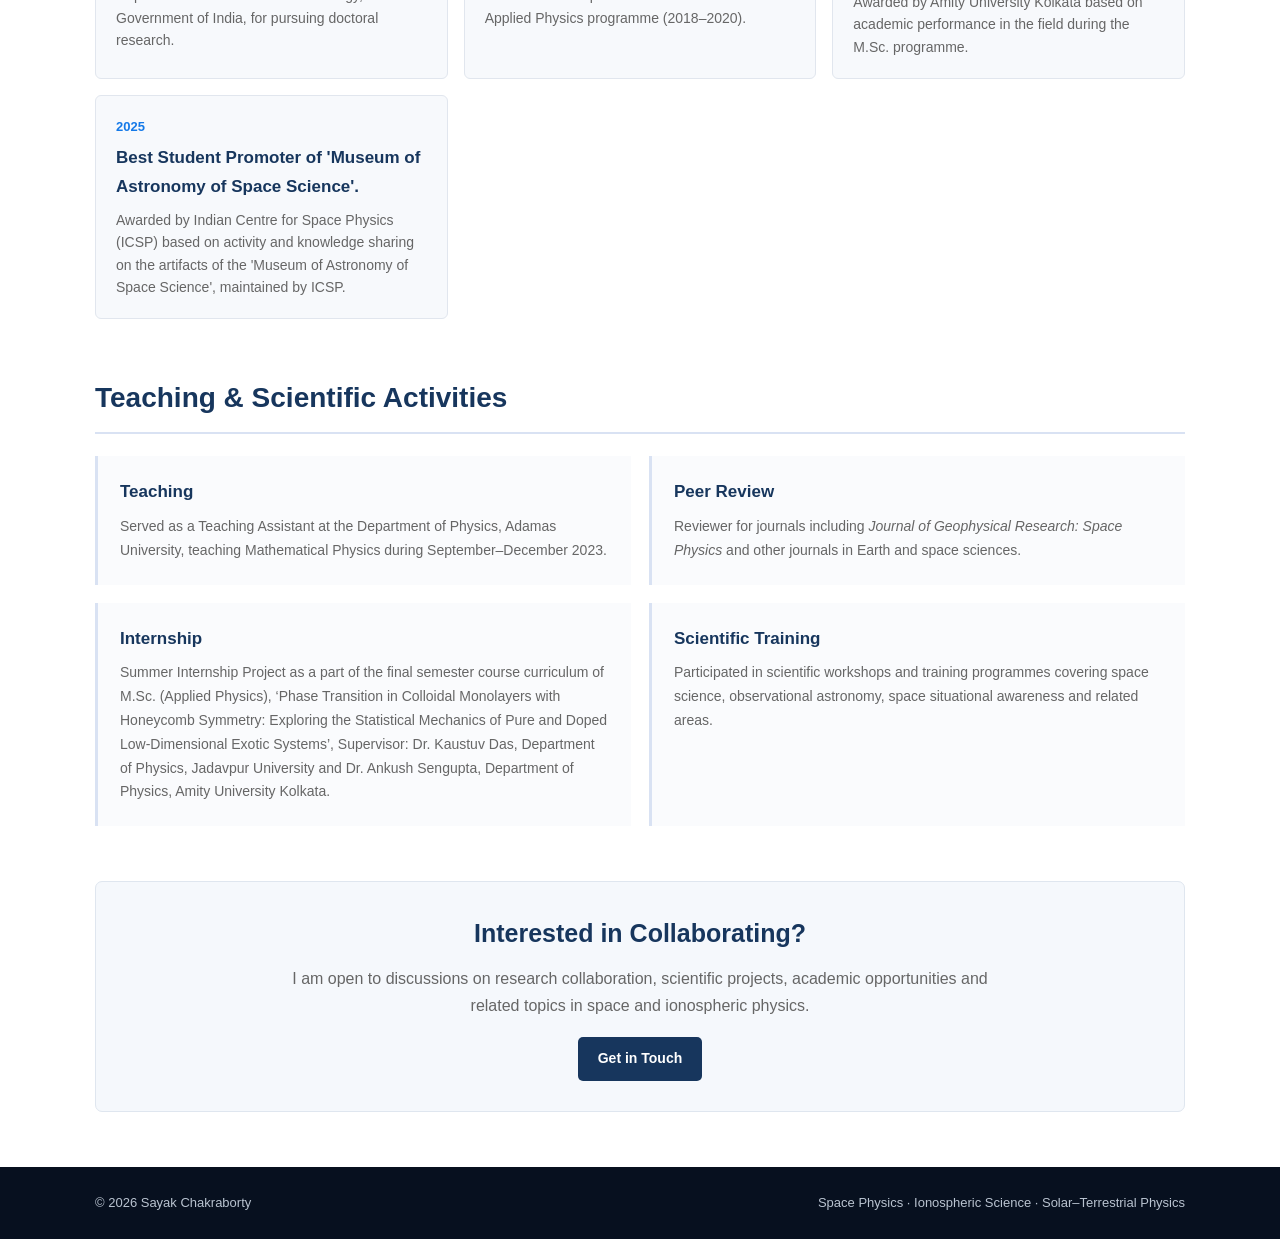
==== commit a1fb923a: "Update about.html" ====
--- a/about.html
+++ b/about.html
@@ -703,7 +703,7 @@
             <h1>About Me</h1>
 
             <p>
-                Researcher in ionospheric physics and solar–terrestrial science
+                Researcher in ionospheric physics and solar-terrestrial science
             </p>
 
         </div>
@@ -742,7 +742,7 @@
                 <p>
 
                     I am a space physics researcher working at the
-                    intersection of ionospheric physics, solar–terrestrial
+                    intersection of ionospheric physics, solar-terrestrial
                     interactions and radio-wave remote sensing. My research
                     primarily focuses on understanding the response of the
                     lower ionosphere to solar and geophysical forcing, with
@@ -804,7 +804,7 @@
                     Aditya-L1 Support Cell<br>
 
                     Aryabhatta Research Institute of
-                    Observational Sciences (ARIES), Nainital, India
+                    Observational Sciences (ARIES), Nainital, Uttarakhand, India
 
                 </div>
 
@@ -850,12 +850,12 @@
                 <div class="timeline-item">
 
                     <div class="timeline-year">
-                        2021 – 2026
+                        2022 – 
                     </div>
 
 
                     <h3 class="timeline-title">
-                        Ph.D. in Physics (Theoretical)
+                        Ph.D.(Sc.) in Physics (Theoretical)
                     </h3>
 
 
@@ -913,6 +913,7 @@
 
                         Graduated with a CGPA of
                         <strong>9.37 / 10</strong>.
+                        <strong>Gold Medalist</strong>.
 
                     </div>
 
@@ -1224,8 +1225,35 @@
 
                 </div>
 
+                <div class="award">
+
+                    <div class="award-year">
+                        2025
+                    </div>
+
+                    <h3>
+                        Best Student Promoter of
+                        'Museum of Astronomy of Space Science'.
+                    </h3>
+
+                    <p>
+
+                        Awarded by Indian Centre for Space Physics (ICSP) based
+                        on activity and knowledge sharing on the artifacts of
+                        the 'Museum of Astronomy of Space Science', maintained by
+                        ICSP.
+
+                    </p>
+
+                </div>
+
 
             </div>
+
+
+            </div>
+
+            
 
         </section>
 
@@ -1279,14 +1307,16 @@
 
                 <div class="activity">
 
-                    <h3>Scientific Conferences</h3>
+                    <h3>Internship</h3>
 
                     <p>
 
-                        Presented research through oral and poster
-                        presentations at national and international
-                        scientific meetings, including NSSS and
-                        URSI Regional Conferences.
+                        Summer Internship Project as a part of the final semester course
+                        curriculum of M.Sc. (Applied Physics), ‘Phase Transition in Colloidal
+                        Monolayers with Honeycomb Symmetry: Exploring the Statistical Mechanics
+                        of Pure and Doped Low-Dimensional Exotic Systems’, Supervisor: Dr.
+                        Kaustuv Das, Department of Physics, Jadavpur University and Dr. Ankush
+                        Sengupta, Department of Physics, Amity University Kolkata.
 
                     </p>
 
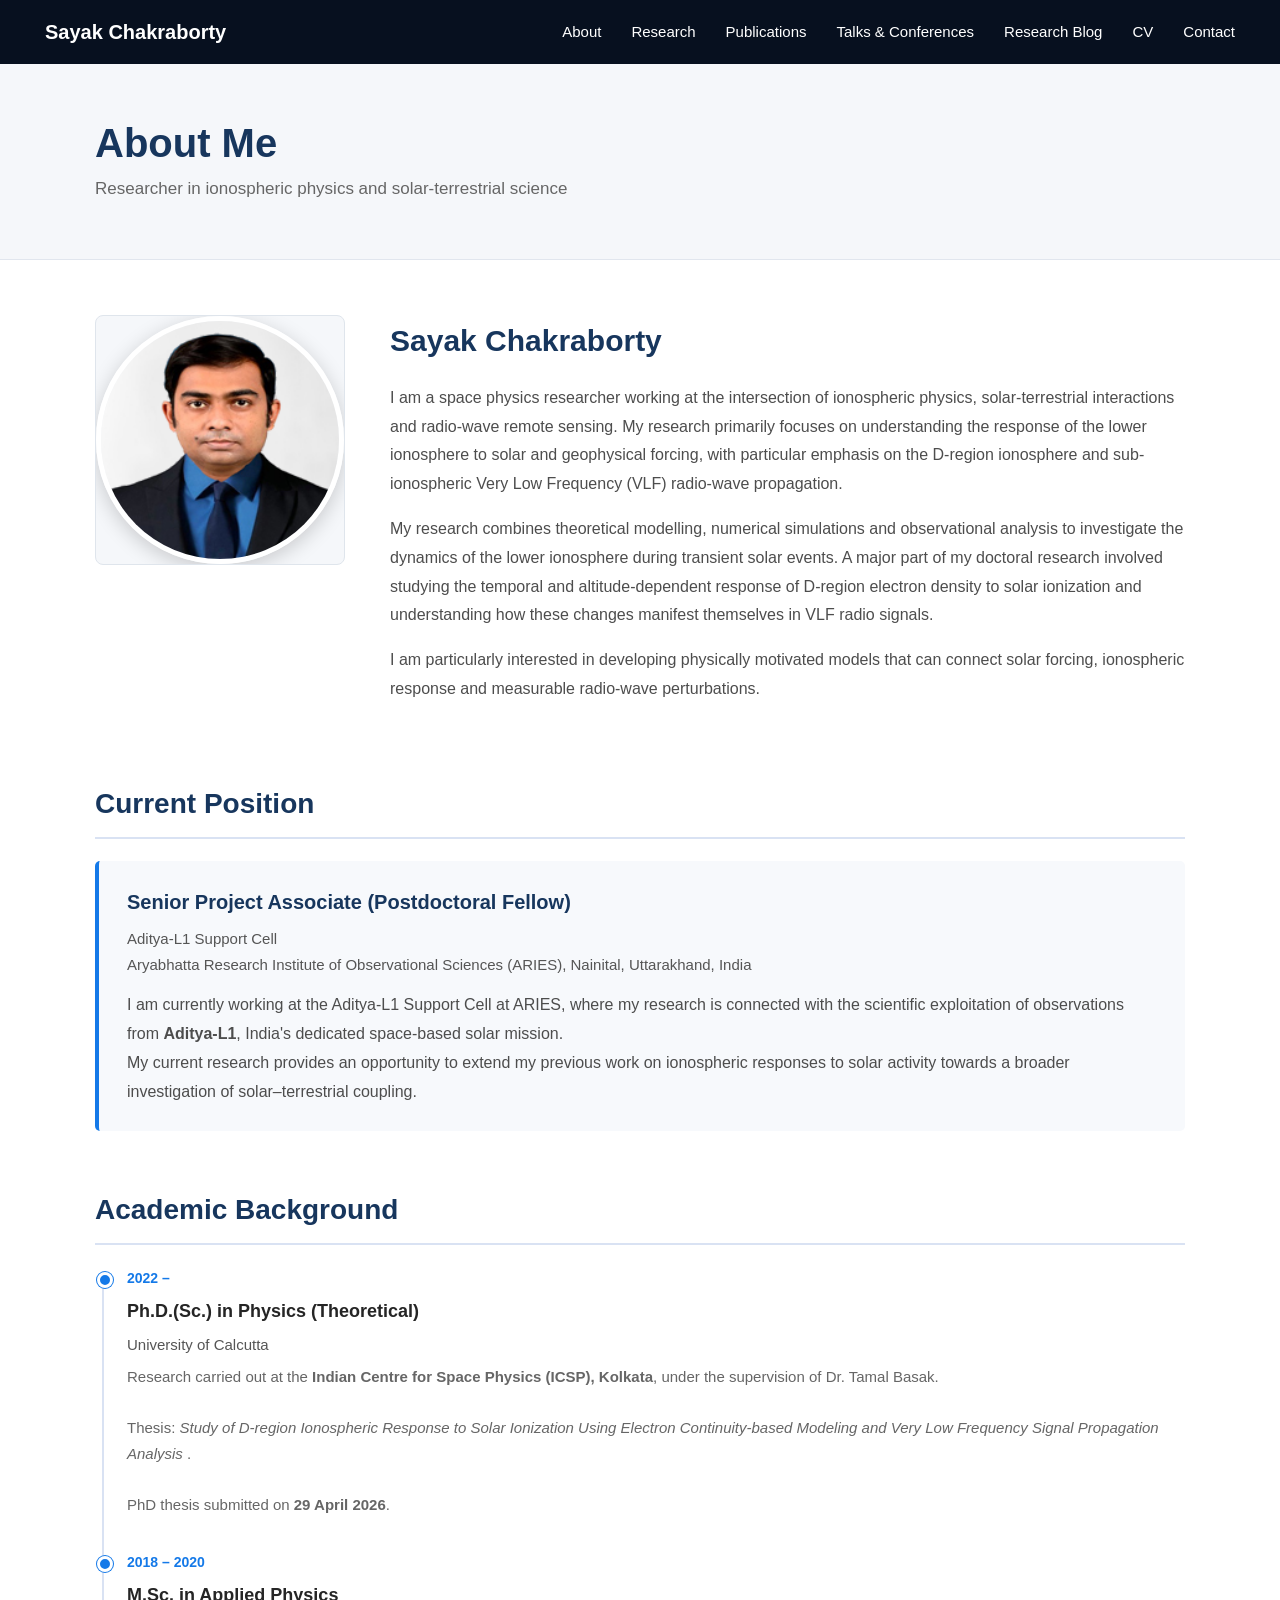
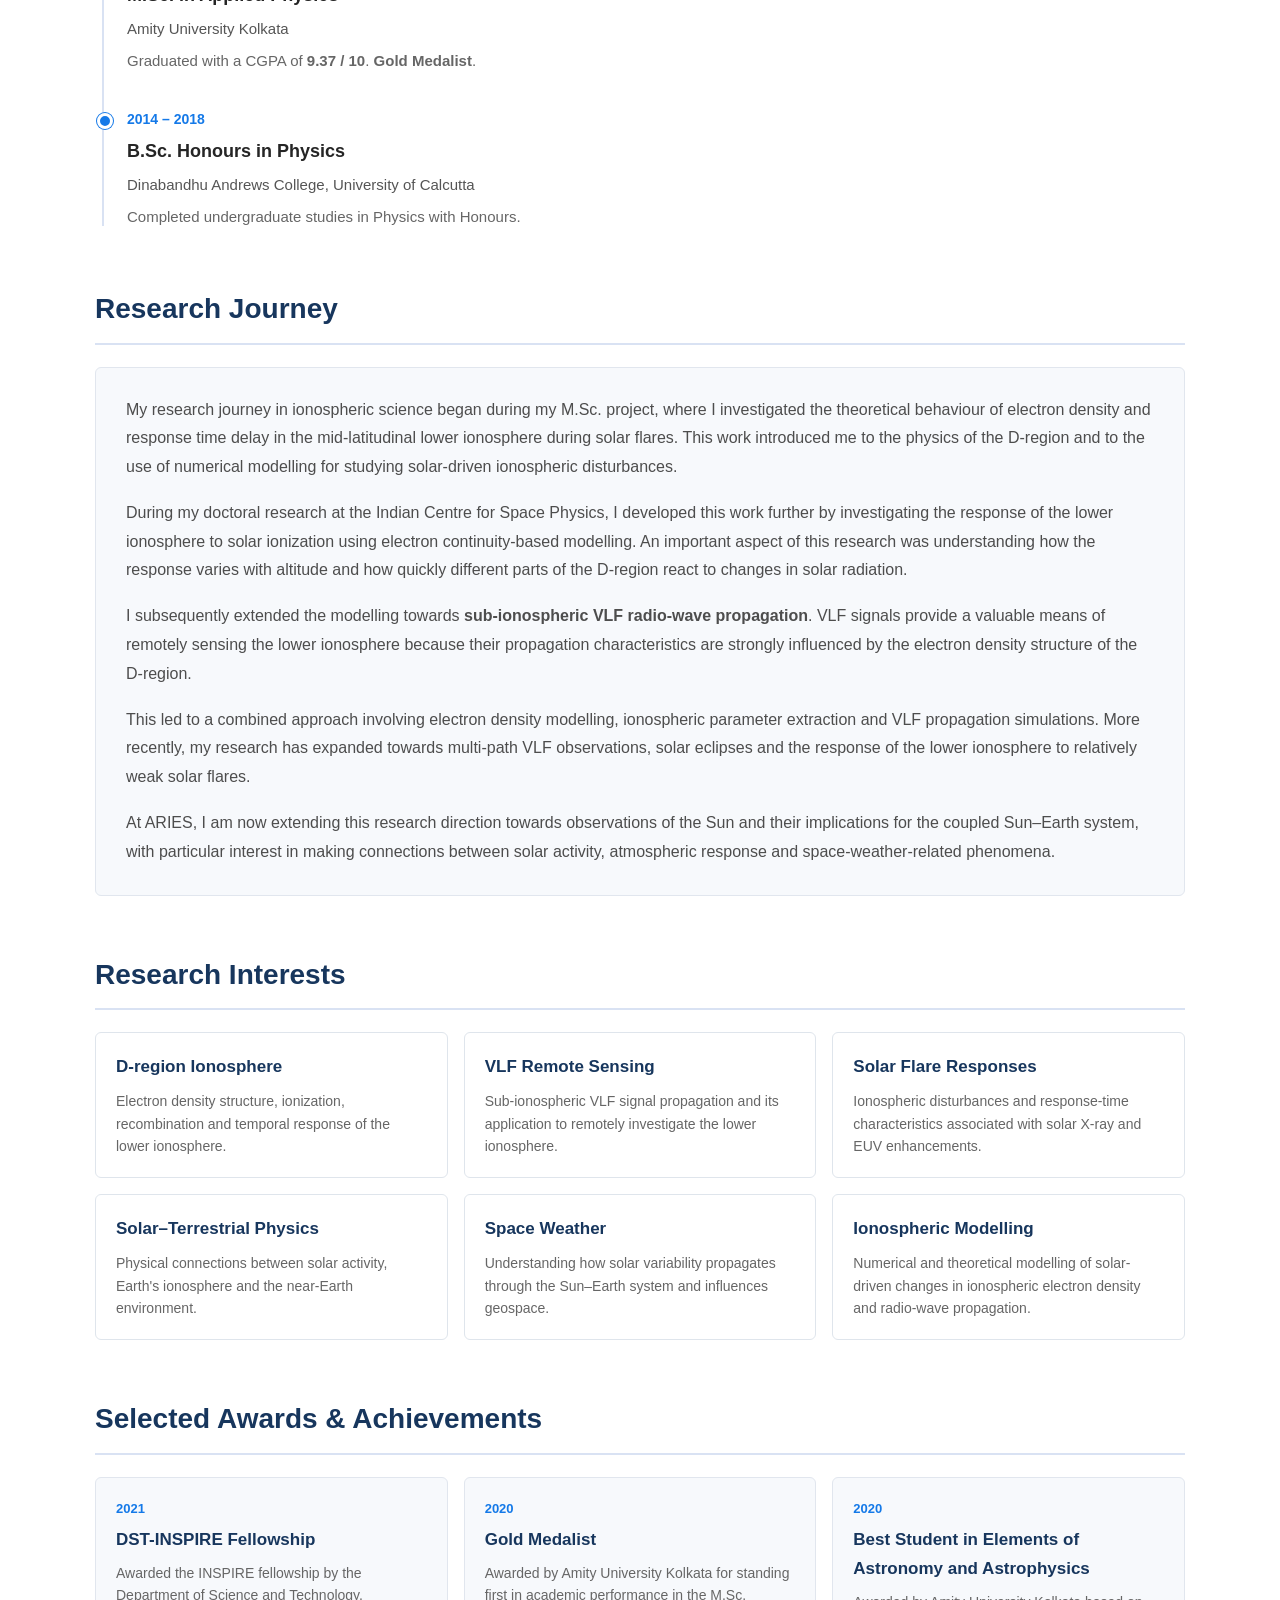
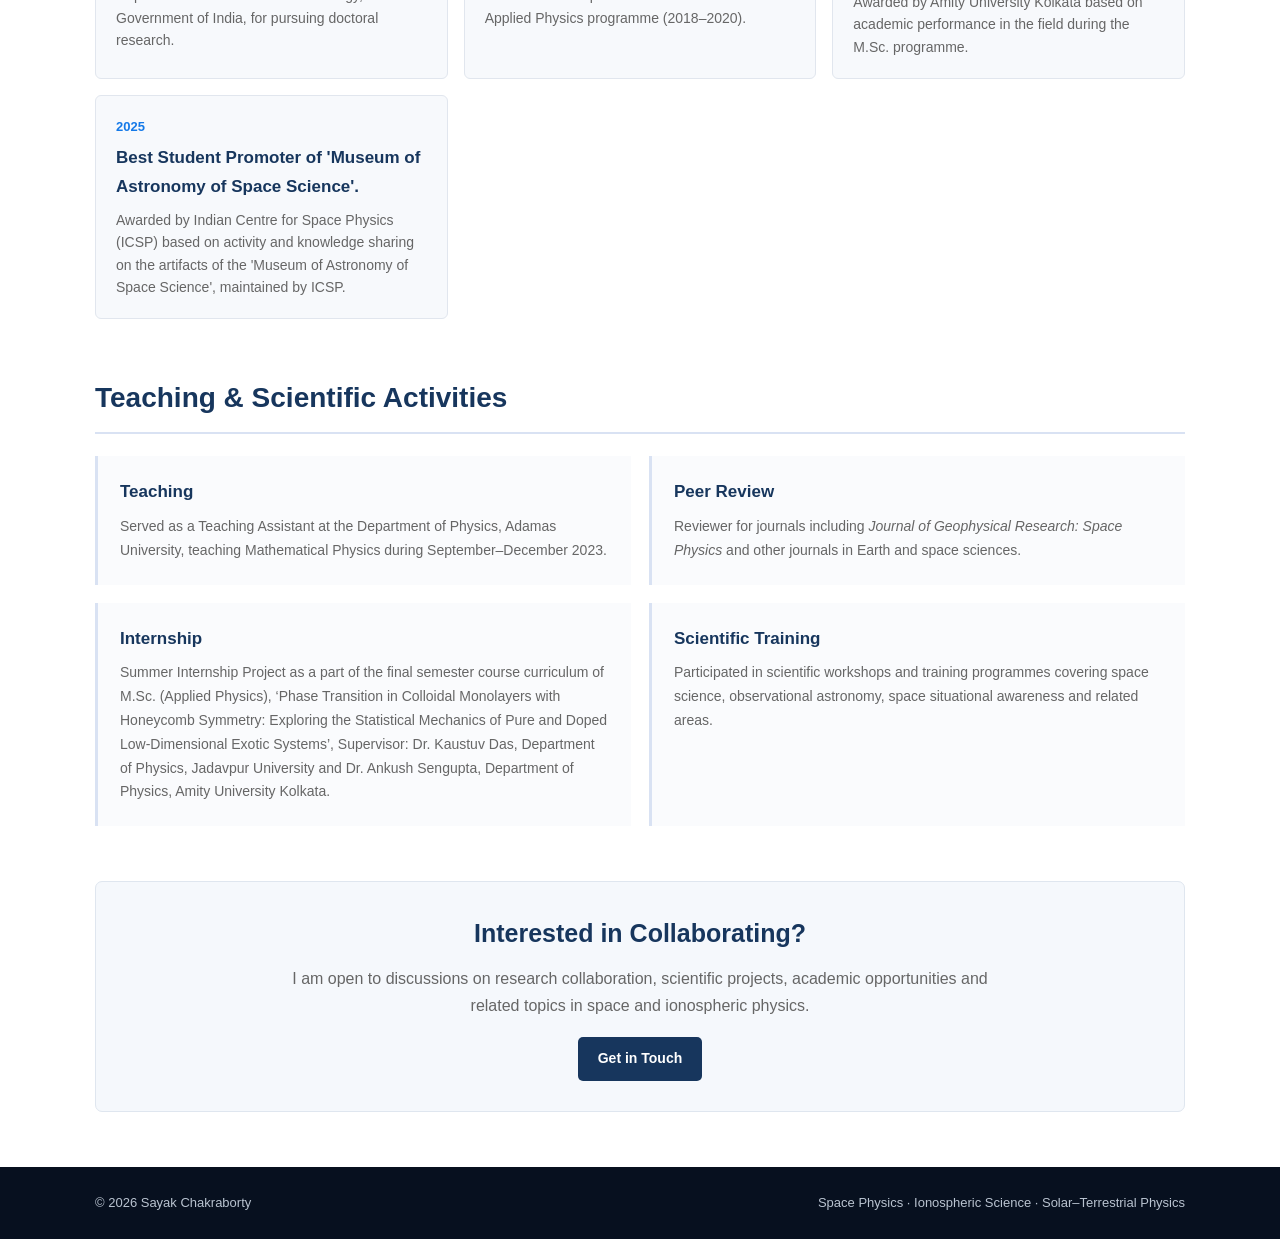
==== commit 014777f5: "Update about.html" ====
--- a/about.html
+++ b/about.html
@@ -677,6 +677,8 @@
                 <a href="research.html">Research</a>
 
                 <a href="publications.html">Publications</a>
+
+                <a href="talks.html">Talks &amp; Conferences</a>
 
                 <a href="blog.html">Research Blog</a>
 
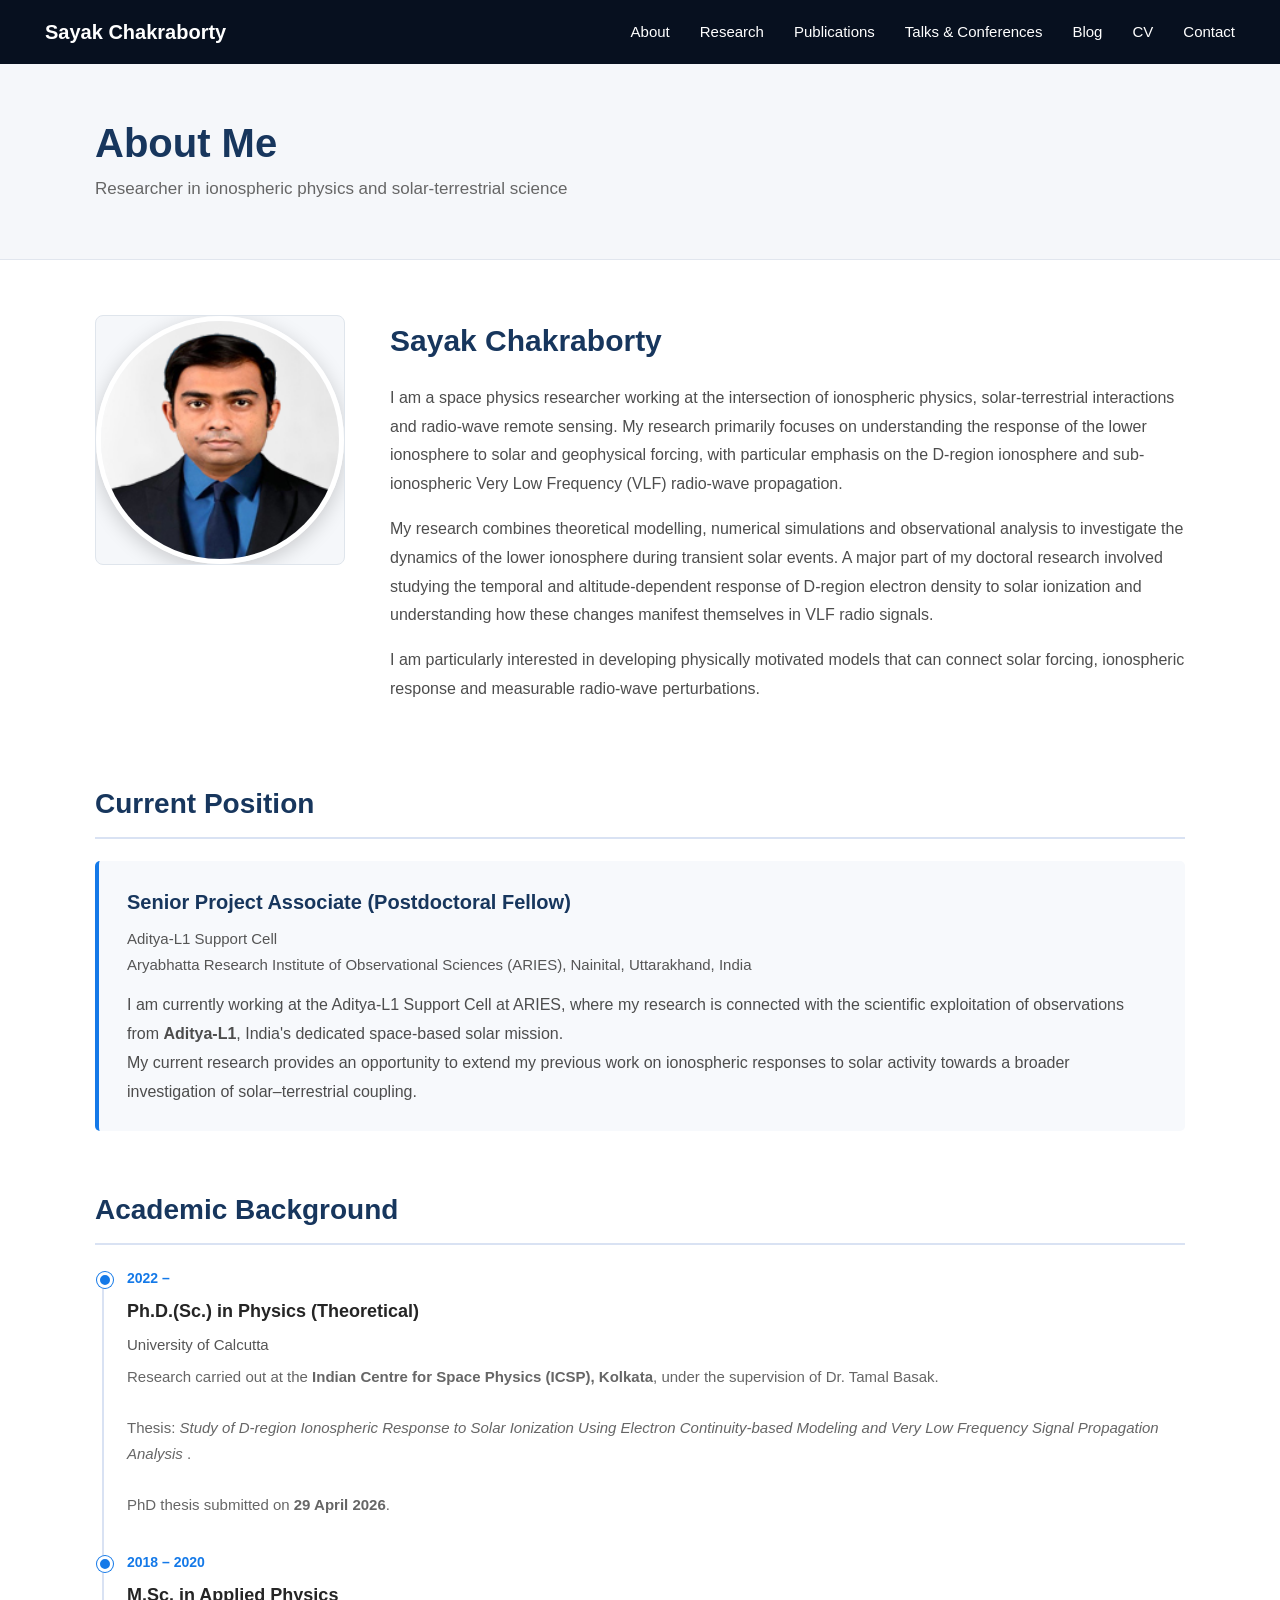
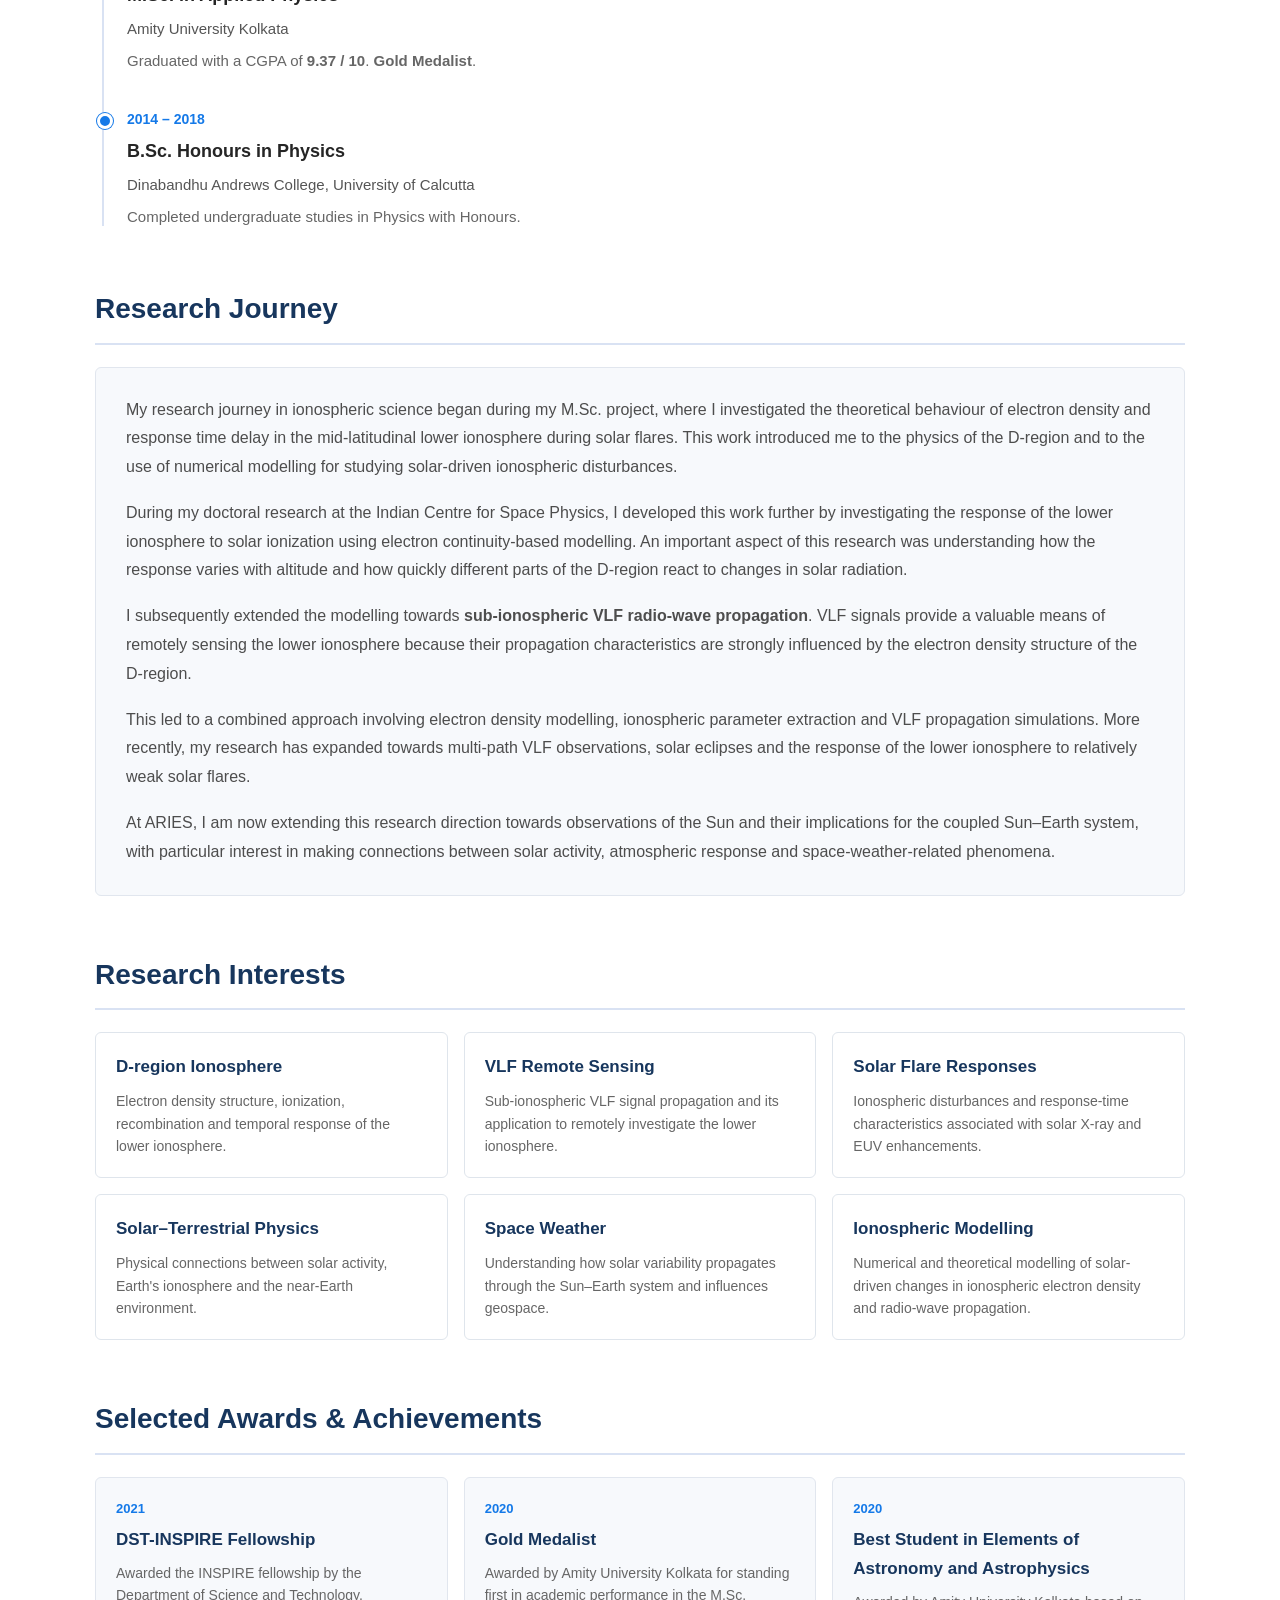
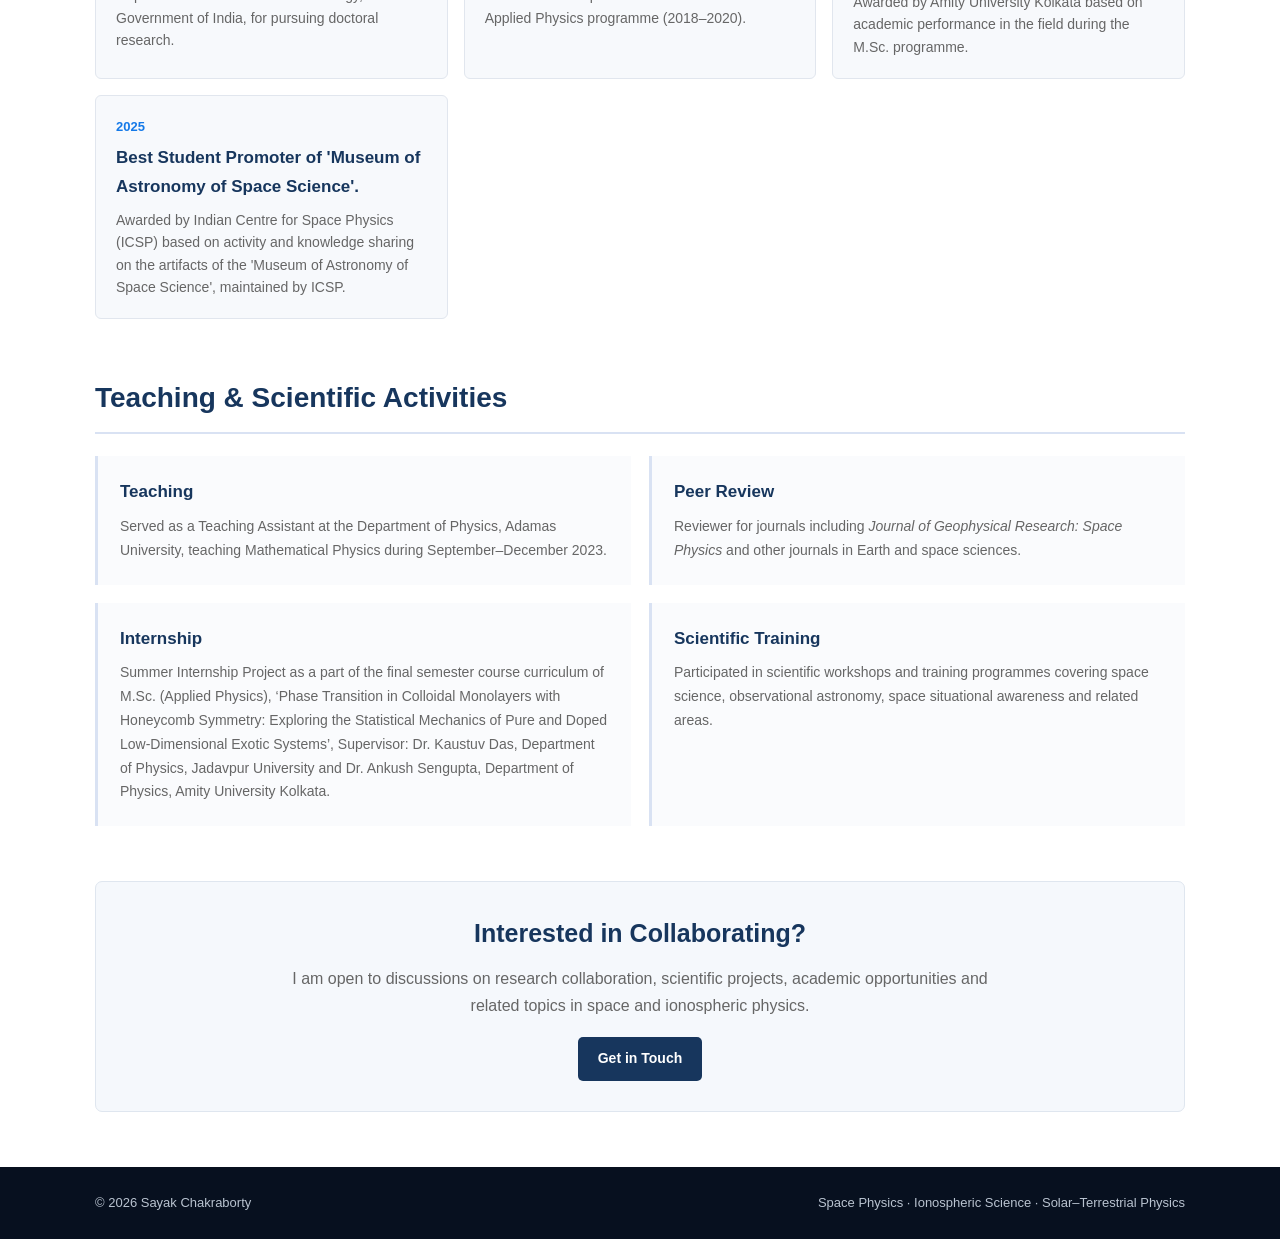
==== commit 7b073035: "Update about.html" ====
--- a/about.html
+++ b/about.html
@@ -680,7 +680,7 @@
 
                 <a href="talks.html">Talks &amp; Conferences</a>
 
-                <a href="blog.html">Research Blog</a>
+                <a href="blog.html">Blog</a>
 
                 <a href="cv.html">CV</a>
 
